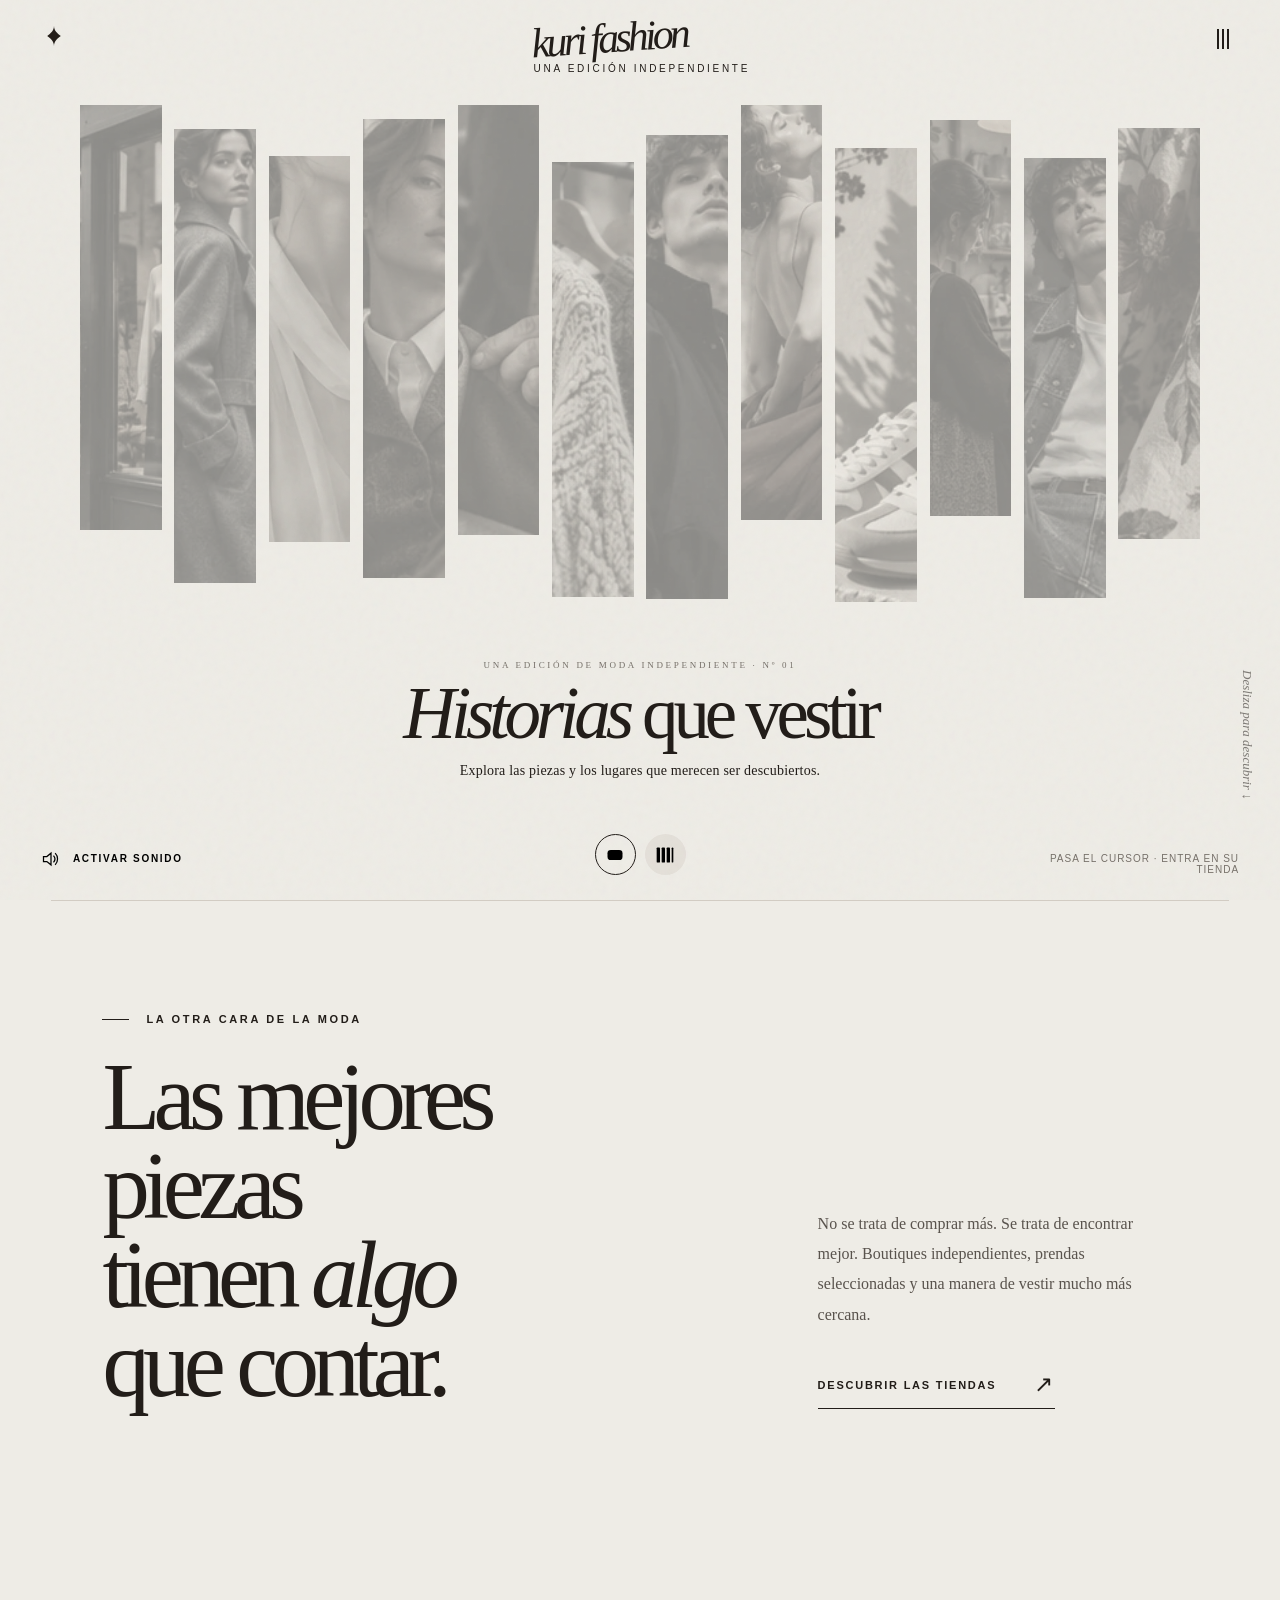
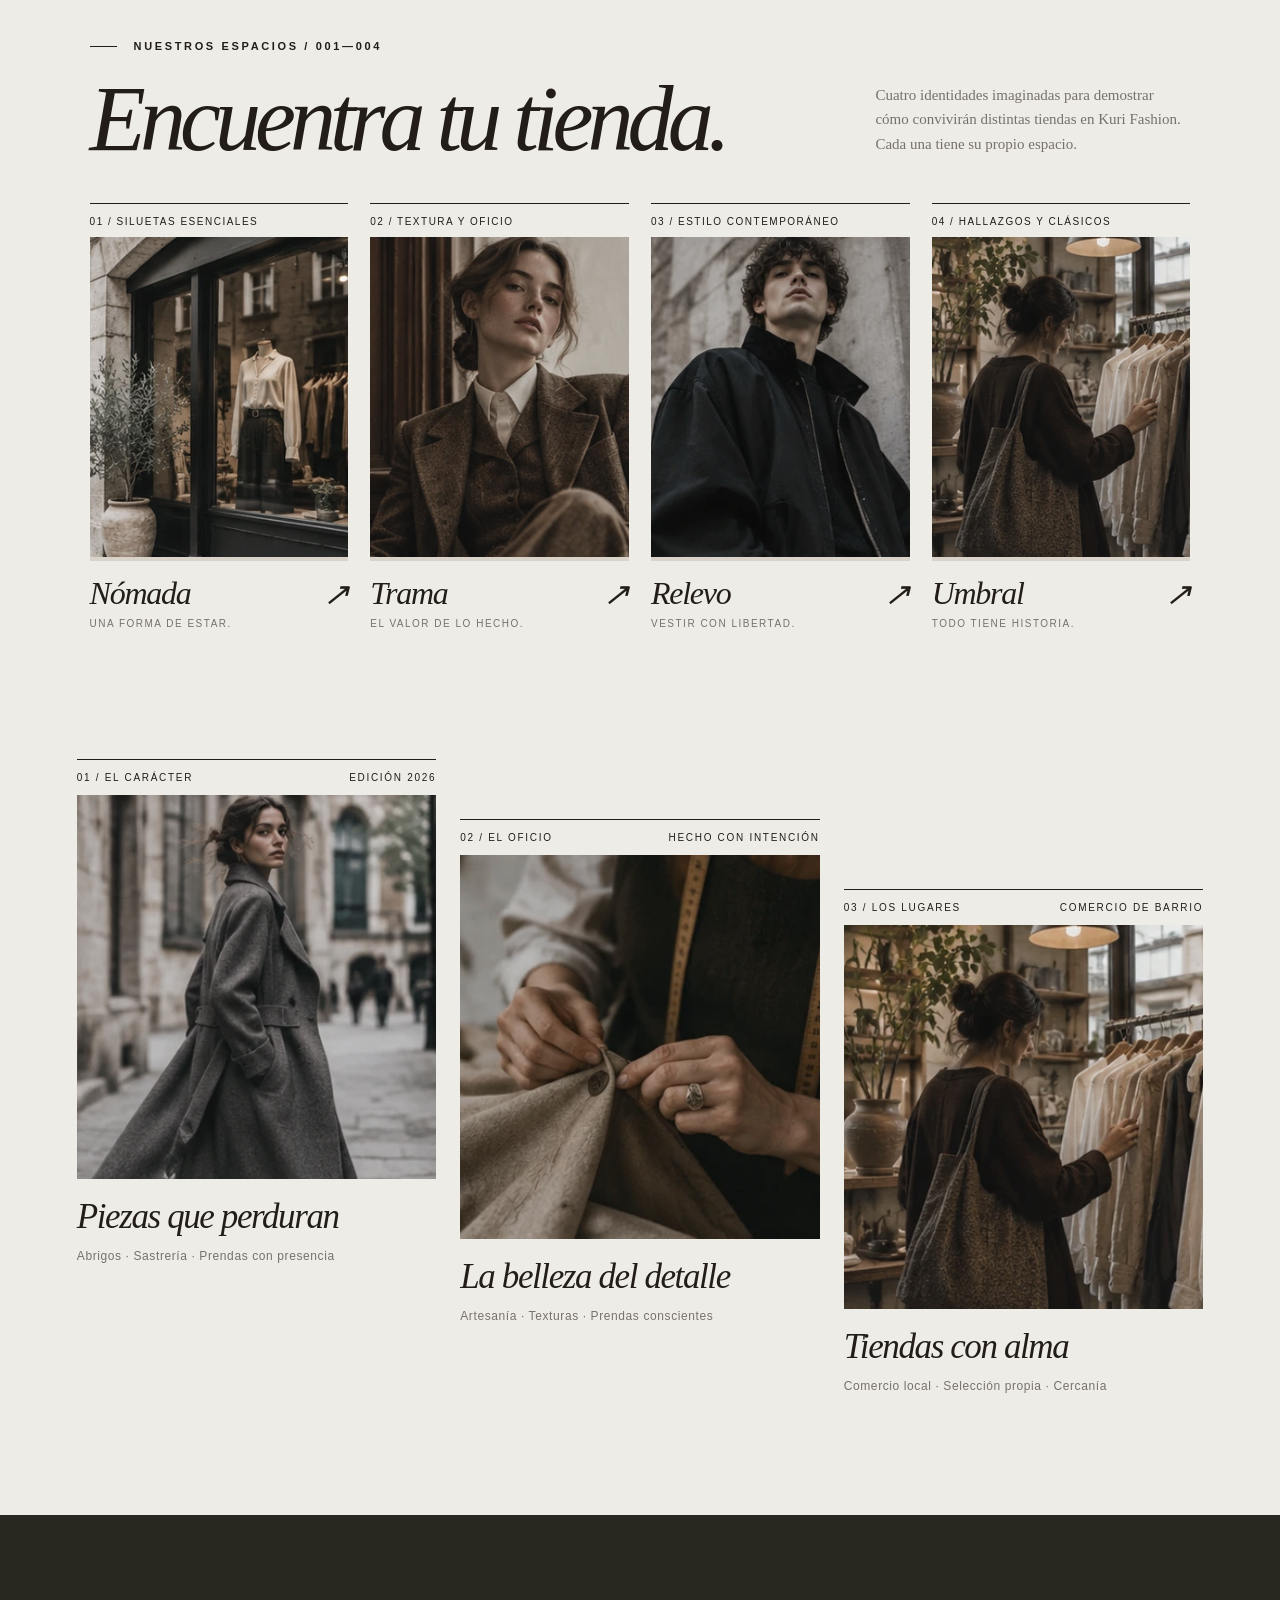
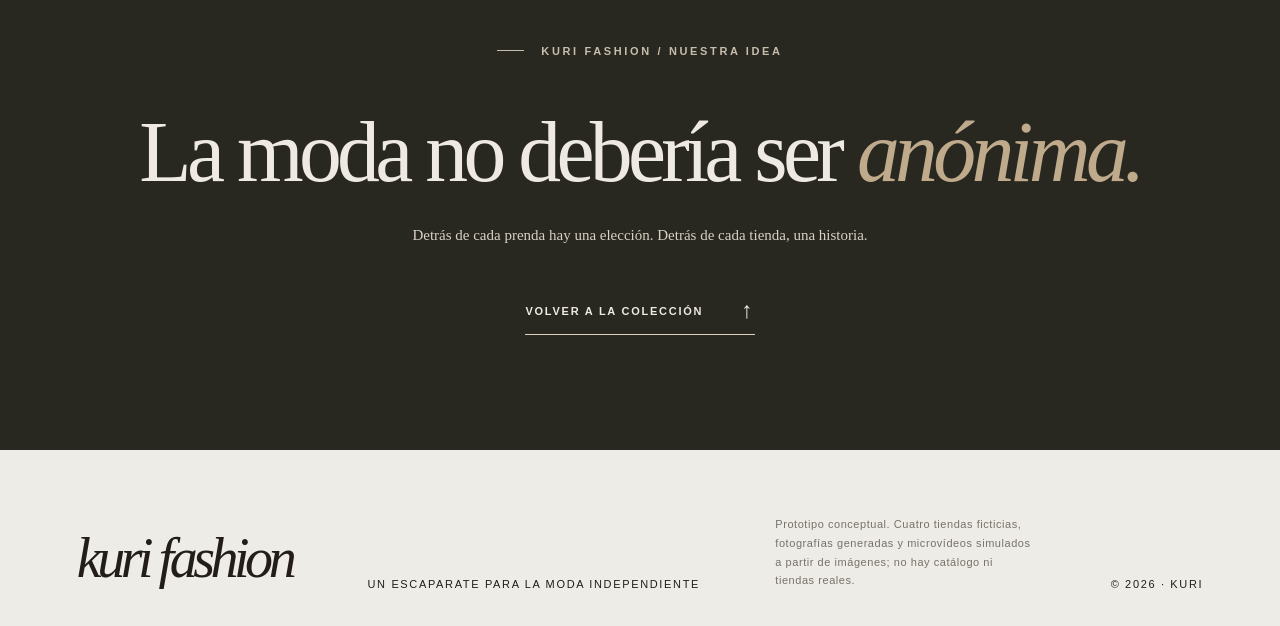
==== prototipos/002-galeria-multitienda/index.html @ 0c0972a2 "feat: prototype 002 hover video gallery and store microsites" ====
<!doctype html>
<html lang="es">
<head>
<meta charset="UTF-8" />
<meta name="viewport" content="width=device-width, initial-scale=1.0" />
<meta name="theme-color" content="#eeeae4" />
<meta name="description" content="Kuri Fashion: una experiencia editorial para descubrir la moda independiente y las tiendas que tienen algo que contar." />
<title>Kuri Fashion — Lo que se viste, lo que se vive</title>
<style>
:root{--paper:#eeece6;--ink:#221d19;--muted:#77716a;--line:#bdb8ae;--accent:#766851;--ease:cubic-bezier(.22,1,.36,1)}
*{box-sizing:border-box}html{scroll-behavior:smooth}body{margin:0;background:var(--paper);color:var(--ink);font-family:Arial,Helvetica,sans-serif;overflow-x:hidden;-webkit-font-smoothing:antialiased}body::before{content:"";position:fixed;inset:0;z-index:50;pointer-events:none;opacity:.11;background-image:url("data:image/svg+xml,%3Csvg viewBox='0 0 180 180' xmlns='http://www.w3.org/2000/svg'%3E%3Cfilter id='n'%3E%3CfeTurbulence type='fractalNoise' baseFrequency='.68' numOctaves='3' stitchTiles='stitch'/%3E%3C/filter%3E%3Crect width='100%25' height='100%25' filter='url(%23n)' opacity='.32'/%3E%3C/svg%3E");mix-blend-mode:multiply}button,a{-webkit-tap-highlight-color:transparent}button{font:inherit;cursor:pointer}a{color:inherit;text-decoration:none}button:focus-visible,a:focus-visible{outline:2px solid #927259;outline-offset:5px}
.site-header{height:95px;display:grid;grid-template-columns:1fr auto 1fr;align-items:start;padding:23px clamp(24px,3.2vw,62px) 0;position:relative;z-index:10}.brand-mark{width:26px;height:26px;display:flex;align-items:center;justify-content:center;border:0;background:none;padding:0}.brand-mark svg{width:24px;height:24px}.logotype{font:italic 42px/.93 Georgia,'Times New Roman',serif;letter-spacing:-.092em;white-space:nowrap;transform:rotate(-4deg);margin-top:-6px}.logotype small{font:400 10px Arial,sans-serif;letter-spacing:.27em;text-transform:uppercase;display:block;text-align:center;margin-top:7px;transform:rotate(4deg)}.menu-toggle{justify-self:end;width:32px;height:32px;display:flex;align-items:center;justify-content:center;gap:3px;border:0;background:none;padding:0}.menu-toggle span{display:block;width:2px;height:20px;background:var(--ink);transition:height .25s}.menu-toggle:hover span:nth-child(2){height:30px}
.hero{height:calc(100svh - 95px);min-height:680px;display:flex;flex-direction:column;position:relative;overflow:hidden}.hero-content{flex:1;min-height:0;width:100%;display:flex;flex-direction:column;align-items:center;justify-content:flex-start}.gallery-outer{width:min(1214px,calc(100% - 160px));height:min(56vh,520px);min-height:330px;margin:9px auto 0;position:relative}.gallery{display:flex;justify-content:center;align-items:flex-start;gap:clamp(7px,1vw,19px);width:100%;height:100%;padding:1px 0 20px;transition:opacity .5s var(--ease)}.gallery-card{appearance:none;position:relative;display:block;flex:1 1 0;min-width:0;border:none;padding:0;background:#cac4ba;overflow:hidden;transform:translateY(var(--y));height:var(--h);filter:grayscale(85%) sepia(12%);opacity:.43;transition:transform .85s var(--ease),flex .9s var(--ease),opacity .75s ease,filter .7s ease,box-shadow .75s var(--ease);animation:arrive 1.15s var(--ease) both;animation-delay:calc(var(--i)*.065s)}.gallery-card img{display:block;height:100%;width:100%;object-fit:cover;object-position:center;transform:scale(1.06);transition:transform .9s var(--ease)}.gallery:not(.is-grid) .gallery-card:hover,.gallery:not(.is-grid) .gallery-card:focus-visible,.gallery:not(.is-grid) .gallery-card.is-active{flex:2 1 0;transform:translateY(calc(var(--y) - 12px));filter:none;opacity:1;box-shadow:0 18px 30px rgba(38,31,24,.13);z-index:2}.gallery-card:hover img,.gallery-card.is-active img{transform:scale(1.015)}.gallery-card .strip-label{position:absolute;bottom:0;left:0;right:0;text-align:left;color:white;background:linear-gradient(transparent,rgba(0,0,0,.65));font-family:Georgia,serif;font-style:italic;font-size:21px;padding:60px 9px 12px;opacity:0;transform:translateY(10px);transition:opacity .35s,transform .55s}.gallery-card:hover .strip-label,.gallery-card.is-active .strip-label{opacity:1;transform:none}.gallery-card .strip-no{display:none}.gallery.is-grid{display:grid;grid-template-columns:repeat(6,1fr);grid-template-rows:repeat(2,minmax(0,1fr));gap:12px;padding:0;align-items:stretch}.gallery.is-grid .gallery-card{transform:none!important;opacity:.88;filter:grayscale(35%);height:100%;animation:none}.gallery.is-grid .gallery-card:hover{opacity:1;filter:none}.gallery.is-grid .gallery-card img{height:100%;width:100%;object-fit:cover}.gallery.is-grid .strip-label{font-size:16px;padding:40px 12px 11px}.gallery.is-grid .gallery-card:hover .strip-label{opacity:1}.gallery.is-grid .strip-no{display:block;position:absolute;top:10px;left:11px;font:10px Arial,sans-serif;letter-spacing:.13em;color:white;text-shadow:0 0 3px #333}
@keyframes arrive{from{clip-path:inset(100% 0 0 0);opacity:0}to{clip-path:inset(0 0 0 0)}}
.hero-titles{text-align:center;margin-top:auto;margin-bottom:47px;z-index:1;padding:8px 15px 0;transition:transform .5s}.hero-titles .overline{font-size:9px;text-transform:uppercase;letter-spacing:.3em;color:var(--muted);margin:0 0 8px}.hero-titles h1{font-family:Georgia,'Times New Roman',serif;font-size:clamp(47px,5.7vw,82px);line-height:1;letter-spacing:-.07em;font-weight:400;margin:0}.hero-titles h1 em{font-style:italic;font-weight:400}.hero-titles p{font-family:Georgia,serif;letter-spacing:.015em;font-size:14px;margin:12px 0 0}.hero-footer{display:grid;grid-template-columns:1fr auto 1fr;align-items:end;padding:0 clamp(24px,3.2vw,62px) 25px;gap:20px;min-height:74px}.side-action{display:flex;align-items:center;gap:12px;text-transform:uppercase;font-size:10px;letter-spacing:.17em;font-weight:700;border:0;padding:6px 0;background:none;white-space:nowrap}.side-action svg{height:20px;width:20px}.side-action span:after{content:"";height:1px;background:currentColor;display:block;transform:scaleX(0);transform-origin:left;transition:transform .3s}.side-action:hover span:after{transform:scaleX(1)}.mode-wrap{display:flex;align-items:center;gap:9px}.mode-btn{width:41px;height:41px;display:grid;place-items:center;border:1px solid transparent;border-radius:50%;background:transparent;transition:.3s}.mode-btn.selected{border-color:var(--ink)}.mode-btn:not(.selected){background:#e4e0d9}.mode-btn svg{width:20px;height:20px}.mode-help{justify-self:end;color:var(--muted);font-size:10px;letter-spacing:.1em;max-width:230px;text-align:right}.scroll-indicator{position:absolute;right:25px;bottom:100px;font-family:Georgia,serif;font-style:italic;font-size:13px;writing-mode:vertical-rl;opacity:.55}
.divider{height:1px;background:#d2ccc3;margin:0 4vw}.intro{padding:112px clamp(24px,8vw,150px) 135px;max-width:1700px;margin:auto}.editorial-overline{font-size:11px;letter-spacing:.24em;text-transform:uppercase;font-weight:700;display:flex;align-items:center;gap:17px}.editorial-overline:before{content:"";display:inline-block;width:27px;height:1px;background:var(--ink)}.intro-grid{display:grid;grid-template-columns:1.25fr .75fr;gap:9vw;align-items:end;margin-top:28px}.intro h2{font:400 clamp(58px,7.4vw,132px)/.94 Georgia,serif;letter-spacing:-.07em;margin:0}.intro h2 em{font-weight:400}.intro p{font:16px/1.9 Georgia,serif;max-width:350px;color:#59534d;margin:0 0 8px}.section-link{display:inline-flex;align-items:center;gap:38px;text-transform:uppercase;font-size:11px;letter-spacing:.16em;font-weight:700;margin-top:33px;border-bottom:1px solid var(--ink);padding-bottom:10px}.section-link b{font-size:23px;font-weight:400}.feature-band{display:grid;grid-template-columns:1fr 1fr 1fr;gap:24px;padding:0 6vw 110px}.feature{min-width:0}.feature:nth-child(2){margin-top:60px}.feature:nth-child(3){margin-top:130px}.feature-image{width:100%;height:clamp(260px,30vw,500px);object-fit:cover;filter:grayscale(25%);display:block;transition:filter .55s,transform .8s}.feature a{display:block;overflow:hidden}.feature a:hover .feature-image{transform:scale(1.06);filter:none}.feature-top{border-top:1px solid var(--ink);padding:12px 0;display:flex;justify-content:space-between;font-size:10px;text-transform:uppercase;letter-spacing:.17em}.feature h3{font:italic 35px Georgia,serif;letter-spacing:-.04em;margin:18px 0 2px;font-weight:400}.feature p{font-size:12px;letter-spacing:.05em;color:var(--muted)}.manifesto{background:#282720;color:#eee9e2;padding:130px 8vw 115px;text-align:center}.manifesto .editorial-overline{justify-content:center;color:#c7bdac}.manifesto .editorial-overline:before{background:#c7bdac}.manifesto blockquote{font:400 clamp(44px,6.7vw,105px)/1.08 Georgia,serif;letter-spacing:-.055em;margin:50px auto 28px;max-width:1050px}.manifesto em{color:#c0aa8c}.manifesto p{font-family:Georgia,serif;color:#d9d1c4;font-size:15px}.manifesto .section-link{border-color:#d9d1c4;margin-top:38px}.site-footer{display:flex;justify-content:space-between;align-items:end;padding:65px 6vw 36px;gap:25px;font-size:11px;text-transform:uppercase;letter-spacing:.15em}.site-footer .foot-logo{font:italic 56px Georgia,serif;letter-spacing:-.08em;text-transform:none}.site-footer .disclaimer{letter-spacing:.05em;max-width:260px;line-height:1.7;text-transform:none;color:var(--muted)}
/* overlay */
.screen-overlay{position:fixed;inset:0;z-index:70;background:rgba(26,23,19,.48);display:none;align-items:center;justify-content:center;padding:24px;backdrop-filter:blur(8px)}.screen-overlay.open{display:flex;animation:fadein .25s ease}@keyframes fadein{from{opacity:0}to{opacity:1}}.detail-panel{background:#f0ece5;max-width:990px;width:100%;max-height:min(760px,90dvh);min-height:520px;display:grid;grid-template-columns:48% 52%;position:relative;box-shadow:0 25px 100px rgba(20,18,15,.25);overflow:auto}.detail-panel>img{width:100%;height:100%;min-height:520px;object-fit:cover}.detail-copy{padding:70px clamp(27px,5vw,77px) 55px;display:flex;flex-direction:column;justify-content:center}.detail-copy .seq{font-size:10px;letter-spacing:.22em;text-transform:uppercase;color:#8e806f}.detail-copy h2{font:italic clamp(38px,4.4vw,75px)/1.02 Georgia,serif;letter-spacing:-.06em;font-weight:400;margin:28px 0}.detail-copy p{font:16px/1.8 Georgia,serif;color:#61584e;max-width:370px}.detail-meta{display:flex;justify-content:space-between;border-top:1px solid #beb6aa;margin-top:45px;padding-top:17px;text-transform:uppercase;font-size:10px;letter-spacing:.1em}.close-overlay{position:absolute;z-index:3;top:16px;right:18px;width:42px;height:42px;border:1px solid #bcb4aa;border-radius:50%;background:var(--paper);font-size:25px;font-family:Arial;line-height:1}.detail-controls{display:flex;gap:20px;margin-top:40px}.detail-controls button{border:0;background:none;border-bottom:1px solid var(--ink);padding:8px 0;font-size:10px;text-transform:uppercase;letter-spacing:.16em}
.menu-screen{position:fixed;inset:0;z-index:90;background:var(--paper);display:none;padding:28px 7vw 60px}.menu-screen.open{display:flex;flex-direction:column;animation:fadein .33s ease}.menu-top{display:flex;align-items:center;justify-content:space-between}.menu-screen .close-menu{border:0;background:none;font:40px Georgia;line-height:1}.menu-links{display:flex;flex-direction:column;justify-content:center;flex:1;max-width:1050px;margin:0 auto;width:100%}.menu-links a{font:italic clamp(50px,9vw,135px)/1.05 Georgia,serif;letter-spacing:-.07em;font-weight:400;border-bottom:1px solid #ccc4b9;display:flex;align-items:center;justify-content:space-between;transition:padding-left .4s,color .4s}.menu-links a:hover{padding-left:30px;color:#8c7154}.menu-links a span{font:11px Arial, sans-serif;letter-spacing:.15em}.menu-foot{display:flex;justify-content:space-between;font:11px Arial;letter-spacing:.17em;text-transform:uppercase}
.toast{position:fixed;bottom:25px;left:50%;transform:translate(-50%,20px);background:#292720;color:#f7f1e8;padding:14px 22px;font-size:12px;letter-spacing:.03em;z-index:100;opacity:0;pointer-events:none;transition:.3s;max-width:calc(100vw - 30px);text-align:center}.toast.show{opacity:1;transform:translate(-50%,0)}
@media(max-width:950px){.hero{height:calc(100svh - 95px);min-height:660px}.site-header{height:95px}.gallery-outer{width:calc(100% - 65px);height:52vh;min-height:320px}.gallery{gap:8px}.gallery-card:nth-child(n+10){display:none}.hero-titles{margin-bottom:30px}.intro-grid{gap:30px}.mode-help{display:none}}
@media(max-width:640px){.site-header{height:105px;padding:24px 19px 0}.brand-mark{width:24px}.logotype{font-size:34px}.logotype small{font-size:8px}.hero{min-height:690px;height:calc(100svh - 105px)}.hero-content{width:100%;overflow:hidden}.gallery-outer{width:100%;min-height:0;height:clamp(290px,49vh,440px);margin:19px 0 0}.gallery{justify-content:flex-start;gap:7px;padding:0 15px 20px;overflow-x:auto;overflow-y:hidden;scroll-snap-type:x mandatory;scrollbar-width:none}.gallery::-webkit-scrollbar{display:none}.gallery-card{flex:0 0 57px!important;min-width:57px;height:var(--h);scroll-snap-align:center;transform:translateY(var(--y))!important}.gallery:not(.is-grid) .gallery-card.is-active,.gallery:not(.is-grid) .gallery-card:hover{flex:0 0 142px!important;transform:translateY(calc(var(--y) - 9px))!important}.gallery-card:nth-child(n+10){display:block}.gallery-card .strip-label{font-size:15px;padding:50px 8px 10px}.gallery.is-grid{display:grid;grid-template-columns:repeat(4,minmax(0,1fr));grid-template-rows:repeat(3,1fr);gap:6px;padding:0 13px 12px;overflow:auto;scroll-snap-type:none}.gallery.is-grid .gallery-card{min-width:0;height:100%;width:100%;display:block;flex:none!important;transform:none!important}.gallery.is-grid .strip-label{display:none}.gallery.is-grid .strip-no{font-size:8px}.hero-titles{margin-bottom:23px}.hero-titles h1{font-size:clamp(49px,12vw,73px)}.hero-titles p{font-size:12px;margin-top:9px}.hero-footer{padding:0 18px 22px;grid-template-columns:1fr auto;min-height:62px}.mode-wrap{grid-column:2}.side-action{font-size:8px;gap:7px;white-space:normal;max-width:190px;line-height:1.5}.mode-btn{width:38px;height:38px}.scroll-indicator{display:none}.intro{padding:78px 24px 83px}.intro-grid{display:block}.intro h2{font-size:clamp(52px,13vw,92px)}.intro p{margin-top:36px;font-size:16px}.feature-band{padding:0 24px 80px;grid-template-columns:1fr;gap:45px}.feature:nth-child(n){margin-top:0}.feature-image{height:420px}.manifesto{padding:93px 24px 94px}.manifesto blockquote{font-size:47px;margin-top:35px}.site-footer{display:block;padding:50px 25px}.site-footer .foot-logo{display:block;margin-bottom:23px}.site-footer>*{margin-bottom:16px}.detail-panel{grid-template-columns:1fr;max-height:88dvh;min-height:0}.detail-panel>img{height:270px;min-height:0;max-height:35dvh}.detail-copy{padding:30px}.detail-copy h2{font-size:44px;margin:14px 0}.detail-copy p{font-size:14px}.detail-meta{margin-top:17px}.detail-controls{margin-top:18px}.menu-screen{padding:25px 23px 35px}.menu-links a{font-size:clamp(47px,12vw,78px)}.menu-foot{font-size:9px}}
@media(prefers-reduced-motion:reduce){*,*::before,*::after{animation-duration:.01ms!important;transition-duration:.01ms!important;scroll-behavior:auto!important}}

/* 002: capa de tiendas, integrada en la identidad editorial */
.gallery-card .card-motion{position:absolute;inset:0;width:100%;height:100%;object-fit:cover;opacity:0;transition:opacity .5s ease;pointer-events:none;transform:scale(1.035)}
.gallery-card.is-active .card-motion,.gallery-card:hover .card-motion,.gallery-card:focus-visible .card-motion{opacity:1}
.gallery-card .strip-label{z-index:2}
.shops-index{padding:96px clamp(24px,7vw,120px) 130px;max-width:1760px;margin:auto}
.shops-index .shop-index-head{display:flex;align-items:flex-end;justify-content:space-between;gap:25px;margin-bottom:40px}
.shops-index h2{font:italic clamp(54px,7.2vw,110px)/.94 Georgia,serif;letter-spacing:-.065em;font-weight:400;margin:24px 0 0}
.shops-index p{font:15px/1.65 Georgia,serif;color:var(--muted);max-width:315px;margin:0 0 6px}
.shop-index-grid{display:grid;grid-template-columns:repeat(4,minmax(0,1fr));gap:22px}
.shop-index-card{background:none;border:0;border-top:1px solid var(--ink);text-align:left;padding:12px 0 0;min-width:0;color:var(--ink)}
.shop-index-card img{height:clamp(215px,25vw,360px);width:100%;object-fit:cover;filter:grayscale(40%);transition:filter .55s ease,transform .75s var(--ease)}
.shop-index-card .shop-img{display:block;overflow:hidden;background:#d9d3ca}
.shop-index-card:hover img,.shop-index-card:focus-visible img{filter:none;transform:scale(1.06)}
.shop-index-card .shop-n{font-size:10px;letter-spacing:.15em;display:block;padding:0 0 10px}
.shop-index-card .shop-name{font:italic 32px Georgia,serif;letter-spacing:-.04em;display:flex;align-items:center;justify-content:space-between;margin:14px 0 5px}
.shop-index-card .shop-category{display:block;font-size:10px;letter-spacing:.15em;text-transform:uppercase;color:var(--muted)}
.shop-view[hidden]{display:none!important}
.shop-view{position:fixed;inset:0;z-index:110;background:#efebe5;color:#251e1a;overflow-y:auto;overscroll-behavior:contain}
.shop-nav{min-height:95px;padding:26px clamp(22px,5vw,85px);display:flex;justify-content:space-between;align-items:center;gap:20px;border-bottom:1px solid #c8c0b6}
.shop-nav .shop-mark{font:italic 35px/.9 Georgia,serif;letter-spacing:-.08em}
.shop-nav button{background:none;border:0;font-size:11px;font-weight:bold;letter-spacing:.13em;padding:9px 0}
.shop-main{display:grid;grid-template-columns:minmax(0,.95fr) minmax(0,1.05fr);min-height:min(700px,80svh)}
.shop-main-copy{padding:clamp(36px,6vw,112px) clamp(24px,5.5vw,98px);display:flex;justify-content:center;flex-direction:column}
.shop-number{font-size:11px;letter-spacing:.19em;text-transform:uppercase;color:#796d63}
.shop-main-copy h1{font:italic clamp(66px,9vw,164px)/.9 Georgia,serif;letter-spacing:-.085em;font-weight:400;margin:32px 0 18px;overflow-wrap:anywhere}
.shop-main-copy .shop-subtitle{font:italic clamp(24px,3vw,47px)/1.1 Georgia,serif;color:var(--shop-accent,#82604b);margin-bottom:25px}
.shop-main-copy p{font:16px/1.85 Georgia,serif;max-width:450px;color:#5b534d}
.shop-main-copy .shop-link{align-self:flex-start;border-bottom:1px solid #29221c;padding:11px 0;font-size:11px;font-weight:bold;letter-spacing:.15em;cursor:pointer;margin-top:28px}
.shop-main-img{position:relative;background:#ccc4b7;min-height:430px}
.shop-main-img img{width:100%;height:100%;object-fit:cover;position:absolute;inset:0}
.shop-main-img .photo-label{position:absolute;bottom:22px;right:27px;color:white;text-shadow:0 1px 5px #30271f;font-size:10px;letter-spacing:.16em}
.shop-products{padding:75px clamp(24px,6vw,105px) 125px;background:#f6f3ee}
.shop-products .shop-products-head{display:flex;justify-content:space-between;align-items:end;gap:20px;border-top:1px solid #aca59d;padding:20px 0 40px}
.shop-products h2{font:italic clamp(40px,6vw,74px)/1 Georgia,serif;font-weight:400;margin:10px 0}
.shop-products .shop-products-head span{font:11px Arial,sans-serif;letter-spacing:.14em;text-align:right}
.shop-products-grid{display:grid;grid-template-columns:repeat(3,minmax(0,1fr));gap:24px}
.shop-product img{display:block;width:100%;height:clamp(245px,34vw,460px);object-fit:cover;background:#ddd5c7}
.shop-product .card-title{font:italic 27px Georgia,serif;margin:14px 0 8px}
.shop-product .card-kind{font-size:10px;letter-spacing:.14em;text-transform:uppercase;color:#6f6964}
.shop-bottom{padding:40px 6vw;border-top:1px solid #c9c1b7;display:flex;justify-content:space-between;align-items:center;gap:18px;font-size:11px;letter-spacing:.12em;text-transform:uppercase}
.shop-bottom button{border:none;border-bottom:1px solid currentColor;background:none;padding:10px 0;letter-spacing:.1em}
@media(max-width:900px){.shop-index-grid{grid-template-columns:repeat(2,minmax(0,1fr))}.shop-main{grid-template-columns:1fr}.shop-main-copy{padding:65px 6vw}.shop-main-copy h1{font-size:clamp(67px,12vw,130px)}.shop-main-img{min-height:400px}.shop-products{padding:50px 6vw 90px}}
@media(max-width:640px){.shops-index{padding:65px 19px 85px}.shops-index .shop-index-head{display:block}.shops-index p{margin-top:20px}.shop-index-grid{gap:13px}.shop-index-card .shop-name{font-size:25px}.shop-index-card img{height:240px}.shop-nav{min-height:80px;padding:16px 20px}.shop-main-copy{padding:47px 21px 48px}.shop-main-copy h1{font-size:clamp(65px,18vw,104px);margin:22px 0 12px}.shop-main-copy p{font-size:14px}.shop-main-img{min-height:370px}.shop-products{padding:44px 19px 75px}.shop-products-grid{grid-template-columns:1fr 1fr;gap:17px}.shop-product img{height:250px}.shop-product .card-title{font-size:22px}.shop-products .shop-products-head span{font-size:9px}.shop-bottom{padding:28px 20px}}
@media(prefers-reduced-motion:reduce){.gallery-card .card-motion{display:none!important}}
</style>
</head>
<body>
<header class="site-header" aria-label="Cabecera">
  <a class="brand-mark" href="#inicio" aria-label="Kuri Fashion, volver al inicio" title="Volver al inicio"><svg viewBox="0 0 24 24" fill="none" aria-hidden="true"><path d="M12 1.8c0 4.9-3.2 7.6-6.8 10.2 3.6 2.6 6.8 5.3 6.8 10.2 0-4.9 3.2-7.6 6.8-10.2C15.2 9.4 12 6.7 12 1.8Z" fill="#241e19"/></svg></a>
  <a class="logotype" href="#inicio" aria-label="Kuri Fashion">kuri <span>fashion</span><small>una edición independiente</small></a>
  <button class="menu-toggle" id="openMenu" aria-label="Abrir menú" aria-expanded="false" aria-controls="mainMenu"><span></span><span></span><span></span></button>
</header>
<main>
<section class="hero" id="inicio" aria-label="Selección editorial">
  <div class="hero-content">
    <div class="gallery-outer"><div class="gallery" id="gallery" role="group" aria-label="Colección interactiva de doce historias"></div></div>
    <div class="hero-titles"><p class="overline">Una edición de moda independiente · Nº 01</p><h1><em>Historias</em> que vestir</h1><p>Explora las piezas y los lugares que merecen ser descubiertos.</p></div>
  </div>
  <div class="hero-footer">
    <button id="soundToggle" class="side-action" aria-label="Activar sonido" aria-pressed="false"><svg viewBox="0 0 24 24" fill="none" stroke="currentColor" stroke-width="1.5"><path d="M3 9v6h4l5 4V5L7 9H3Z"/><path class="sound-wave" d="M15 8a6 6 0 0 1 0 8M17 5a10 10 0 0 1 0 14"/></svg><span id="soundLabel">ACTIVAR SONIDO</span></button>
    <div class="mode-wrap" role="group" aria-label="Cambiar vista de galería">
      <button type="button" class="mode-btn selected" id="stripMode" aria-label="Vista de tiras" aria-pressed="true" title="Vista de tiras"><svg viewBox="0 0 24 24" fill="currentColor"><rect x="3" y="6" width="18" height="12" rx="4"/></svg></button>
      <button type="button" class="mode-btn" id="gridMode" aria-label="Vista de cuadrícula" aria-pressed="false" title="Vista de cuadrícula"><svg viewBox="0 0 24 24" fill="currentColor"><rect x="2" y="3" width="4" height="18" rx="1"/><rect x="8" y="3" width="4" height="18" rx="1"/><rect x="14" y="3" width="4" height="18" rx="1"/><rect x="20" y="3" width="2" height="18" rx="1"/></svg></button>
    </div>
    <div class="mode-help">PASA EL CURSOR · ENTRA EN SU TIENDA</div>
  </div>
  <span class="scroll-indicator" aria-hidden="true">Desliza para descubrir ↓</span>
</section>
<div class="divider" aria-hidden="true"></div>
<section class="intro" id="manifiesto"><div class="editorial-overline">La otra cara de la moda</div><div class="intro-grid"><h2>Las mejores piezas<br>tienen <em>algo</em><br>que contar.</h2><div><p>No se trata de comprar más. Se trata de encontrar mejor. Boutiques independientes, prendas seleccionadas y una manera de vestir mucho más cercana.</p><a href="#tiendas" class="section-link">Descubrir las tiendas <b aria-hidden="true">↗</b></a></div></div></section>

<section class="shops-index" id="tiendas" aria-label="Explorar tiendas independientes">
  <div class="shop-index-head"><div><div class="editorial-overline">Nuestros espacios / 001—004</div><h2>Encuentra tu <em>tienda.</em></h2></div><p>Cuatro identidades imaginadas para demostrar cómo convivirán distintas tiendas en Kuri Fashion. Cada una tiene su propio espacio.</p></div>
  <div class="shop-index-grid" id="shopDirectory"></div>
</section>
<section class="feature-band" id="seleccion" aria-label="Selección de moda">
 <article class="feature"><div class="feature-top"><span>01 / El carácter</span><span>Edición 2026</span></div><a href="#inicio" data-open="1"><img class="feature-image" src="[data-uri]" alt="Abrigo gris de sastrería en una calle antigua" loading="lazy"></a><h3>Piezas que perduran</h3><p>Abrigos · Sastrería · Prendas con presencia</p></article>
 <article class="feature"><div class="feature-top"><span>02 / El oficio</span><span>Hecho con intención</span></div><a href="#inicio" data-open="4"><img class="feature-image" src="[data-uri]" alt="Manos trabajando artesanalmente una prenda" loading="lazy"></a><h3>La belleza del detalle</h3><p>Artesanía · Texturas · Prendas conscientes</p></article>
 <article class="feature"><div class="feature-top"><span>03 / Los lugares</span><span>Comercio de barrio</span></div><a href="#inicio" data-open="9"><img class="feature-image" src="[data-uri]" alt="Boutique cálida con prendas colgadas" loading="lazy"></a><h3>Tiendas con alma</h3><p>Comercio local · Selección propia · Cercanía</p></article>
</section>
<section class="manifesto" id="idea"><div class="editorial-overline">Kuri Fashion / Nuestra idea</div><blockquote>La moda no debería ser <em>anónima.</em></blockquote><p>Detrás de cada prenda hay una elección. Detrás de cada tienda, una historia.</p><a href="#inicio" class="section-link">Volver a la colección <b>↑</b></a></section>
</main>
<footer class="site-footer"><span class="foot-logo">kuri fashion</span><span>Un escaparate para la moda independiente</span><span class="disclaimer">Prototipo conceptual. Cuatro tiendas ficticias, fotografías generadas y microvídeos simulados a partir de imágenes; no hay catálogo ni tiendas reales.</span><span>© 2026 · KURI</span></footer>
<div class="screen-overlay" id="detailOverlay" role="presentation" aria-hidden="true"><div class="detail-panel" role="dialog" aria-modal="true" aria-labelledby="detailTitle"><button class="close-overlay" id="closeDetail" aria-label="Cerrar detalle">×</button><img id="detailImage" src="[data-uri]" alt="Fotografía de la selección" /><div class="detail-copy"><span class="seq" id="detailSeq">KURI SELECTION / 001</span><h2 id="detailTitle">Historias propias</h2><p id="detailText"></p><div class="detail-meta"><span id="detailKind"></span><span>EDICIÓN 01</span></div><div class="detail-controls"><button id="prevDetail">← Anterior</button><button id="nextDetail">Siguiente →</button></div></div></div></div>
<div class="menu-screen" id="mainMenu" aria-hidden="true" role="dialog" aria-modal="true" aria-label="Menú principal"><div class="menu-top"><span class="logotype">kuri fashion</span><button class="close-menu" id="closeMenu" aria-label="Cerrar menú">×</button></div><nav class="menu-links"><a href="#inicio">La colección <span>01 ↗</span></a><a href="#tiendas">Las tiendas <span>02 ↗</span></a><a href="#manifiesto">Nuestra visión <span>03 ↗</span></a><a href="#idea">El manifiesto <span>04 ↗</span></a></nav><div class="menu-foot"><span>El comercio tiene una historia</span><span>2026 · Kuri Fashion</span></div></div>

<section class="shop-view" id="shopView" aria-label="Tienda seleccionada" tabindex="-1" hidden>
  <header class="shop-nav"><span class="shop-mark">kuri fashion.</span><button type="button" id="shopBack">← VOLVER A LAS TIENDAS</button></header>
  <main><div class="shop-main"><div class="shop-main-copy"><div class="shop-number" id="shopNumber"></div><h1 id="shopTitle"></h1><div class="shop-subtitle" id="shopTagline"></div><p id="shopIntro"></p><a href="#coleccion" id="shopExplore" class="shop-link">EXPLORAR SU SELECCIÓN ↗</a></div><div class="shop-main-img"><img id="shopHero" alt="Imagen editorial de tienda"/><span class="photo-label">KURI FASHION / ESPACIO CONCEPTUAL</span></div></div>
  <section class="shop-products" id="shopCollection"><div class="shop-products-head"><h2>Su selección.</h2><span>PIEZAS EDITORIALES / DEMOSTRACIÓN</span></div><div class="shop-products-grid" id="shopProductsGrid"></div></section></main>
  <footer class="shop-bottom"><span id="shopBottomName"></span><button type="button" id="shopOther">VER OTRAS TIENDAS ↗</button></footer>
</section>
<div class="toast" id="toast" role="status" aria-live="polite"></div>
<script>
(()=>{'use strict';
const IMG=["[data-uri]","[data-uri]","[data-uri]","[data-uri]","[data-uri]","[data-uri]","[data-uri]","[data-uri]","[data-uri]","[data-uri]","[data-uri]","[data-uri]"];
const VIDEO=["[data-uri]","[data-uri]","[data-uri]","[data-uri]","[data-uri]","[data-uri]","[data-uri]","[data-uri]","[data-uri]","[data-uri]","[data-uri]","[data-uri]"];
const items=[
 {title:'El primer escaparate',kind:'Boutiques',description:'El encanto de entrar en una tienda donde cada prenda ha sido elegida con un criterio propio. Aquí empieza el recorrido.'},
 {title:'El abrigo perfecto',kind:'Sastrería',description:'Una prenda bien construida transforma un conjunto entero. Líneas honestas, tejidos con carácter y tiempo para disfrutarla.'},
 {title:'Texturas que hablan',kind:'Diseño de autor',description:'El detalle de una blusa puede contar tanto como un escaparate entero. Menos ruido, más intención.'},
 {title:'Una forma de estar',kind:'Clásicos renovados',description:'El equilibrio entre lo que siempre funciona y lo que sentimos nuestro. Piezas con personalidad, sin necesidad de exagerar.'},
 {title:'Manos que hacen',kind:'Artesanía',description:'Detrás de un buen acabado hay manos, tiempo y conocimiento. La moda también es una historia de oficio.'},
 {title:'De punto y aparte',kind:'Punto',description:'El jersey favorito, ese que vuelve todos los inviernos. Textura, abrigo y una belleza que no necesita presentación.'},
 {title:'Sin pedir permiso',kind:'Estilo urbano',description:'Vestir bien no significa vestir igual. Una silueta propia siempre tiene algo que decir.'},
 {title:'Movimiento propio',kind:'Vestidos',description:'Prendas que acompañan, se mueven y viven contigo. Una selección que invita a explorar, no a uniformarse.'},
 {title:'Los pequeños gestos',kind:'Complementos',description:'A veces todo empieza con un accesorio bien escogido. Los detalles cambian cómo nos sentimos.'},
 {title:'Tu próxima tienda',kind:'Comercio independiente',description:'Los mejores descubrimientos muchas veces están a la vuelta de la esquina. Comprar también puede ser conocer.'},
 {title:'El denim de siempre',kind:'Denim',description:'Hay prendas que mejoran con cada uso. El tejido va guardando lo que vivimos.'},
 {title:'El arte de combinar',kind:'Estampados',description:'Color, patrones y pequeñas decisiones que convierten una prenda en algo personal.'}
];

// Las identidades y sus catálogos son conceptuales. Cada tienda conserva ruta propia.
const shops=[
 {slug:'nomada',name:'Nómada',tagline:'Una forma de estar.',category:'Siluetas esenciales',accent:'#88745d',desc:'Prendas elegidas sin prisa, una selección íntima que celebra la sencillez y los detalles que permanecen.',indices:[0,1,2]},
 {slug:'trama',name:'Trama',tagline:'El valor de lo hecho.',category:'Textura y oficio',accent:'#9b5642',desc:'Texturas, construcción y un cuidado especial por la forma. Un espacio para descubrir lo que hay detrás de cada pieza.',indices:[3,4,5]},
 {slug:'relevo',name:'Relevo',tagline:'Vestir con libertad.',category:'Estilo contemporáneo',accent:'#4f655a',desc:'Una mirada actual a la ropa de cada día. Contrastes, movimiento y piezas que encuentran su propia voz.',indices:[6,7,8]},
 {slug:'umbral',name:'Umbral',tagline:'Todo tiene historia.',category:'Hallazgos y clásicos',accent:'#695d74',desc:'Clásicos reinterpretados, denim y pequeños descubrimientos. Un escaparate que invita a mirar una segunda vez.',indices:[9,10,11]}
];
const heights=[88,94,80,95,89,90,96,86,94,82,91,85], offsets=[0,24,51,14,0,57,30,0,43,15,53,23];
const gallery=document.getElementById('gallery'); let active=-1;let sound=false;let audioCtx=null;let lastFocus=null;let toastTimer=null;
function announce(t){const n=document.getElementById('toast');n.textContent=t;n.classList.add('show');clearTimeout(toastTimer);toastTimer=setTimeout(()=>n.classList.remove('show'),2600)}
function tone(){if(!sound)return;try{audioCtx=audioCtx||new (window.AudioContext||window.webkitAudioContext)();const o=audioCtx.createOscillator(),g=audioCtx.createGain();o.type='sine';o.frequency.setValueAtTime(480,audioCtx.currentTime);o.frequency.exponentialRampToValueAtTime(310,audioCtx.currentTime+.13);g.gain.setValueAtTime(.0001,audioCtx.currentTime);g.gain.exponentialRampToValueAtTime(.045,audioCtx.currentTime+.01);g.gain.exponentialRampToValueAtTime(.0001,audioCtx.currentTime+.17);o.connect(g).connect(audioCtx.destination);o.start();o.stop(audioCtx.currentTime+.18)}catch(e){}}
items.forEach((d,i)=>{const b=document.createElement('button');b.type='button';b.className='gallery-card';b.setAttribute('aria-label','Entrar en '+shops[Math.floor(i/3)].name+', '+d.kind);b.style.setProperty('--i',i);b.style.setProperty('--h',heights[i]+'%');b.style.setProperty('--y',offsets[i]+'px');b.dataset.index=i;b.innerHTML='<img src="'+IMG[i]+'" alt="" draggable="false"/><video class="card-motion" muted loop playsinline preload="none" aria-hidden="true"><source src="'+VIDEO[i]+'" type="video/mp4"></video><span class="strip-no">'+String(i+1).padStart(2,'0')+'</span><span class="strip-label">'+shops[Math.floor(i/3)].name+'</span>';b.addEventListener('mouseenter',()=>{if(!gallery.classList.contains('is-grid'))select(i,false);const v=b.querySelector('video');if(v&& !window.matchMedia('(prefers-reduced-motion: reduce)').matches)v.play().catch(()=>{})});b.addEventListener('focus',()=>{if(!gallery.classList.contains('is-grid'))select(i,false)});b.addEventListener('mouseleave',()=>{const v=b.querySelector('video');if(v){v.pause();try{v.currentTime=0}catch(e){}}});b.addEventListener('click',()=>navigateShop(shops[Math.floor(i/3)].slug));gallery.appendChild(b)});
function select(i,play=true){active=i;Array.from(gallery.children).forEach((c,j)=>c.classList.toggle('is-active',j===i));if(play)tone()}
gallery.addEventListener('mouseleave',()=>{if(document.getElementById('detailOverlay').classList.contains('open'))return;active=-1;Array.from(gallery.children).forEach(c=>c.classList.remove('is-active'))});
function openDetail(i){lastFocus=document.activeElement;select(i);const d=items[i];document.getElementById('detailSeq').textContent='KURI SELECTION / '+String(i+1).padStart(3,'0');document.getElementById('detailTitle').textContent=d.title;document.getElementById('detailText').textContent=d.description;document.getElementById('detailKind').textContent=d.kind;document.getElementById('detailImage').src=IMG[i];document.getElementById('detailImage').alt=d.title+' · editorial de Kuri Fashion';const o=document.getElementById('detailOverlay');o.classList.add('open');o.setAttribute('aria-hidden','false');document.body.style.overflow='hidden';document.getElementById('closeDetail').focus()}
function closeDetail(){const o=document.getElementById('detailOverlay');o.classList.remove('open');o.setAttribute('aria-hidden','true');document.body.style.overflow='';if(lastFocus&&lastFocus.isConnected)lastFocus.focus()}
document.getElementById('closeDetail').addEventListener('click',closeDetail);document.getElementById('detailOverlay').addEventListener('click',e=>{if(e.target.id==='detailOverlay')closeDetail()});document.getElementById('prevDetail').addEventListener('click',()=>openDetail((active-1+items.length)%items.length));document.getElementById('nextDetail').addEventListener('click',()=>openDetail((active+1)%items.length));
function setMode(grid){gallery.classList.toggle('is-grid',grid);document.getElementById('gridMode').classList.toggle('selected',grid);document.getElementById('stripMode').classList.toggle('selected',!grid);document.getElementById('gridMode').setAttribute('aria-pressed',String(grid));document.getElementById('stripMode').setAttribute('aria-pressed',String(!grid));active=-1;gallery.querySelectorAll('.gallery-card').forEach(c=>c.classList.remove('is-active'));tone()}
document.getElementById('gridMode').addEventListener('click',()=>setMode(true));document.getElementById('stripMode').addEventListener('click',()=>setMode(false));
document.getElementById('soundToggle').addEventListener('click',()=>{sound=!sound;const b=document.getElementById('soundToggle');b.setAttribute('aria-pressed',String(sound));b.setAttribute('aria-label',sound?'Desactivar sonido':'Activar sonido');document.getElementById('soundLabel').textContent=sound?'SONIDO ACTIVADO':'ACTIVAR SONIDO';if(sound)tone()});
const menu=document.getElementById('mainMenu');const menuBtn=document.getElementById('openMenu');function openMenu(){lastFocus=document.activeElement;menu.classList.add('open');menu.setAttribute('aria-hidden','false');menuBtn.setAttribute('aria-expanded','true');document.body.style.overflow='hidden';document.getElementById('closeMenu').focus()}function closeMenu(){menu.classList.remove('open');menu.setAttribute('aria-hidden','true');menuBtn.setAttribute('aria-expanded','false');document.body.style.overflow='';if(lastFocus&&lastFocus.isConnected)lastFocus.focus()}
menuBtn.addEventListener('click',openMenu);document.getElementById('closeMenu').addEventListener('click',closeMenu);menu.querySelectorAll('a').forEach(a=>a.addEventListener('click',closeMenu));
document.addEventListener('keydown',e=>{if(e.key==='Escape'){if(!shopView.hidden){closeShop();return}if(menu.classList.contains('open'))closeMenu();else if(document.getElementById('detailOverlay').classList.contains('open'))closeDetail();return}if(menu.classList.contains('open'))return;if(document.getElementById('detailOverlay').classList.contains('open')){if(e.key==='ArrowRight')openDetail((active+1)%items.length);if(e.key==='ArrowLeft')openDetail((active-1+items.length)%items.length);return}if(e.target.closest('button,a')&& !e.target.closest('.gallery-card'))return;if(e.key==='ArrowRight'||e.key==='ArrowLeft'){e.preventDefault();const n=(active+(e.key==='ArrowRight'?1:-1)+items.length)%items.length;select(n);gallery.children[n].focus()}});
document.querySelectorAll('[data-open]').forEach(a=>a.addEventListener('click',e=>{e.preventDefault();navigateShop(shops[Math.floor(Number(a.dataset.open)/3)].slug)}));

const shopView=document.getElementById('shopView');const shopDirectory=document.getElementById('shopDirectory');let shopFocus=null;
shops.forEach((s,i)=>{const b=document.createElement('button');b.type='button';b.className='shop-index-card';b.setAttribute('aria-label','Abrir tienda '+s.name);b.innerHTML='<span class="shop-n">0'+(i+1)+' / '+s.category.toUpperCase()+'</span><span class="shop-img"><img loading="lazy" src="'+IMG[s.indices[0]]+'" alt=""/></span><span class="shop-name">'+s.name+' <span aria-hidden="true">↗</span></span><span class="shop-category">'+s.tagline+'</span>';b.addEventListener('click',()=>navigateShop(s.slug));shopDirectory.appendChild(b)});
function navigateShop(slug){shopFocus=document.activeElement;const next='#tienda/'+slug;if(location.hash!==next)location.hash=next;else syncShopRoute()}
function syncShopRoute(){const slug=location.hash.startsWith('#tienda/')?decodeURIComponent(location.hash.slice(8)):null;const s=shops.find(x=>x.slug===slug);if(!s){shopView.hidden=true;document.body.style.overflow='';return}
shopView.hidden=false;shopView.style.setProperty('--shop-accent',s.accent);document.getElementById('shopNumber').textContent='TIENDA / '+String(shops.indexOf(s)+1).padStart(2,'0')+' · CONCEPTO DE DEMOSTRACIÓN';document.getElementById('shopTitle').textContent=s.name;document.getElementById('shopTagline').textContent=s.tagline;document.getElementById('shopIntro').textContent=s.desc;document.getElementById('shopHero').src=IMG[s.indices[0]];document.getElementById('shopHero').alt='Fotografía conceptual de '+s.name;document.getElementById('shopBottomName').textContent=s.name+' · KURI FASHION';document.getElementById('shopProductsGrid').innerHTML=s.indices.map(i=>'<article class="shop-product"><img src="'+IMG[i]+'" alt="'+items[i].title+'"/><div class="card-title">'+items[i].title+'</div><div class="card-kind">'+items[i].kind+' · Imagen demostrativa</div></article>').join('');shopView.scrollTop=0;document.body.style.overflow='hidden';shopView.focus()}
function closeShop(){location.hash='#tiendas';if(shopFocus&&shopFocus.isConnected)shopFocus.focus()}
document.getElementById('shopBack').addEventListener('click',closeShop);document.getElementById('shopOther').addEventListener('click',closeShop);
document.getElementById('shopExplore').addEventListener('click',e=>{e.preventDefault();document.getElementById('shopCollection').scrollIntoView({behavior:window.matchMedia('(prefers-reduced-motion: reduce)').matches?'auto':'smooth',block:'start'})});
window.addEventListener('hashchange',syncShopRoute);syncShopRoute();
window.KURI_DEMO={getSelected:()=>active, getMode:()=>gallery.classList.contains('is-grid')?'grid':'strips',getSound:()=>sound, openDetail,closeDetail,setMode,navigateShop,getShop:()=>location.hash};
})();
</script>
</body>
</html>
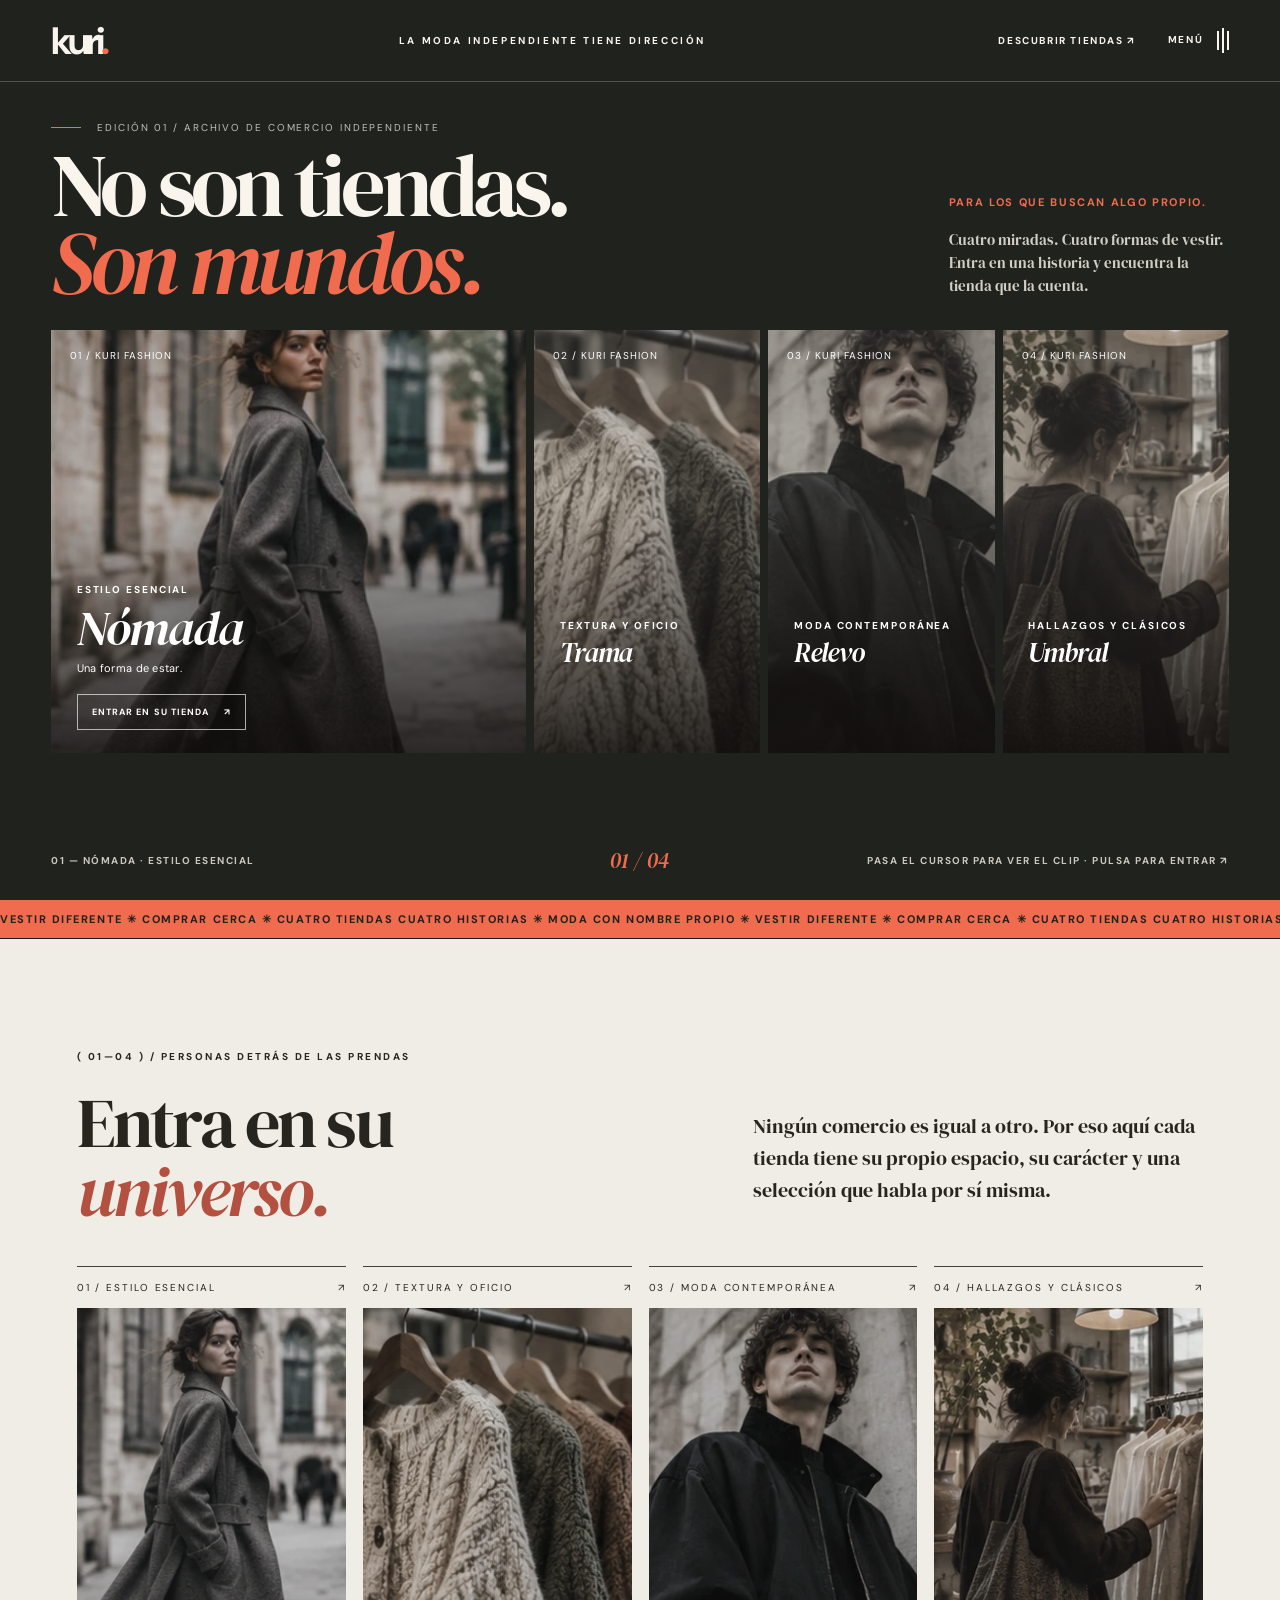
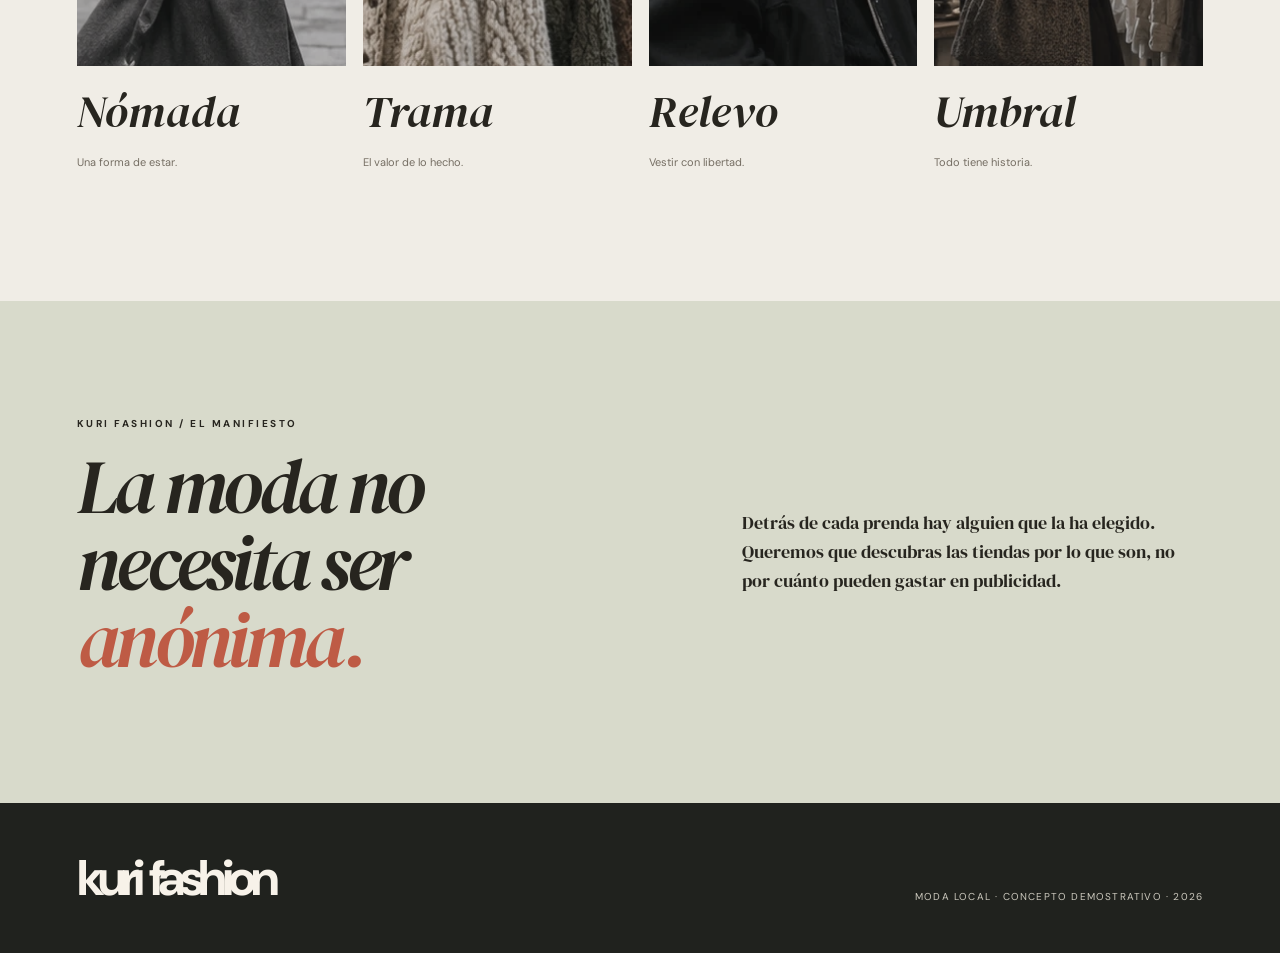
==== commit a73a0503: "redesign: make prototype 002 visually distinct with immersive storefronts" ====
--- a/prototipos/002-galeria-multitienda/index.html
+++ b/prototipos/002-galeria-multitienda/index.html
@@ -1,175 +1,49 @@
-<!doctype html>
-<html lang="es">
-<head>
-<meta charset="UTF-8" />
-<meta name="viewport" content="width=device-width, initial-scale=1.0" />
-<meta name="theme-color" content="#eeeae4" />
-<meta name="description" content="Kuri Fashion: una experiencia editorial para descubrir la moda independiente y las tiendas que tienen algo que contar." />
-<title>Kuri Fashion — Lo que se viste, lo que se vive</title>
-<style>
-:root{--paper:#eeece6;--ink:#221d19;--muted:#77716a;--line:#bdb8ae;--accent:#766851;--ease:cubic-bezier(.22,1,.36,1)}
-*{box-sizing:border-box}html{scroll-behavior:smooth}body{margin:0;background:var(--paper);color:var(--ink);font-family:Arial,Helvetica,sans-serif;overflow-x:hidden;-webkit-font-smoothing:antialiased}body::before{content:"";position:fixed;inset:0;z-index:50;pointer-events:none;opacity:.11;background-image:url("data:image/svg+xml,%3Csvg viewBox='0 0 180 180' xmlns='http://www.w3.org/2000/svg'%3E%3Cfilter id='n'%3E%3CfeTurbulence type='fractalNoise' baseFrequency='.68' numOctaves='3' stitchTiles='stitch'/%3E%3C/filter%3E%3Crect width='100%25' height='100%25' filter='url(%23n)' opacity='.32'/%3E%3C/svg%3E");mix-blend-mode:multiply}button,a{-webkit-tap-highlight-color:transparent}button{font:inherit;cursor:pointer}a{color:inherit;text-decoration:none}button:focus-visible,a:focus-visible{outline:2px solid #927259;outline-offset:5px}
-.site-header{height:95px;display:grid;grid-template-columns:1fr auto 1fr;align-items:start;padding:23px clamp(24px,3.2vw,62px) 0;position:relative;z-index:10}.brand-mark{width:26px;height:26px;display:flex;align-items:center;justify-content:center;border:0;background:none;padding:0}.brand-mark svg{width:24px;height:24px}.logotype{font:italic 42px/.93 Georgia,'Times New Roman',serif;letter-spacing:-.092em;white-space:nowrap;transform:rotate(-4deg);margin-top:-6px}.logotype small{font:400 10px Arial,sans-serif;letter-spacing:.27em;text-transform:uppercase;display:block;text-align:center;margin-top:7px;transform:rotate(4deg)}.menu-toggle{justify-self:end;width:32px;height:32px;display:flex;align-items:center;justify-content:center;gap:3px;border:0;background:none;padding:0}.menu-toggle span{display:block;width:2px;height:20px;background:var(--ink);transition:height .25s}.menu-toggle:hover span:nth-child(2){height:30px}
-.hero{height:calc(100svh - 95px);min-height:680px;display:flex;flex-direction:column;position:relative;overflow:hidden}.hero-content{flex:1;min-height:0;width:100%;display:flex;flex-direction:column;align-items:center;justify-content:flex-start}.gallery-outer{width:min(1214px,calc(100% - 160px));height:min(56vh,520px);min-height:330px;margin:9px auto 0;position:relative}.gallery{display:flex;justify-content:center;align-items:flex-start;gap:clamp(7px,1vw,19px);width:100%;height:100%;padding:1px 0 20px;transition:opacity .5s var(--ease)}.gallery-card{appearance:none;position:relative;display:block;flex:1 1 0;min-width:0;border:none;padding:0;background:#cac4ba;overflow:hidden;transform:translateY(var(--y));height:var(--h);filter:grayscale(85%) sepia(12%);opacity:.43;transition:transform .85s var(--ease),flex .9s var(--ease),opacity .75s ease,filter .7s ease,box-shadow .75s var(--ease);animation:arrive 1.15s var(--ease) both;animation-delay:calc(var(--i)*.065s)}.gallery-card img{display:block;height:100%;width:100%;object-fit:cover;object-position:center;transform:scale(1.06);transition:transform .9s var(--ease)}.gallery:not(.is-grid) .gallery-card:hover,.gallery:not(.is-grid) .gallery-card:focus-visible,.gallery:not(.is-grid) .gallery-card.is-active{flex:2 1 0;transform:translateY(calc(var(--y) - 12px));filter:none;opacity:1;box-shadow:0 18px 30px rgba(38,31,24,.13);z-index:2}.gallery-card:hover img,.gallery-card.is-active img{transform:scale(1.015)}.gallery-card .strip-label{position:absolute;bottom:0;left:0;right:0;text-align:left;color:white;background:linear-gradient(transparent,rgba(0,0,0,.65));font-family:Georgia,serif;font-style:italic;font-size:21px;padding:60px 9px 12px;opacity:0;transform:translateY(10px);transition:opacity .35s,transform .55s}.gallery-card:hover .strip-label,.gallery-card.is-active .strip-label{opacity:1;transform:none}.gallery-card .strip-no{display:none}.gallery.is-grid{display:grid;grid-template-columns:repeat(6,1fr);grid-template-rows:repeat(2,minmax(0,1fr));gap:12px;padding:0;align-items:stretch}.gallery.is-grid .gallery-card{transform:none!important;opacity:.88;filter:grayscale(35%);height:100%;animation:none}.gallery.is-grid .gallery-card:hover{opacity:1;filter:none}.gallery.is-grid .gallery-card img{height:100%;width:100%;object-fit:cover}.gallery.is-grid .strip-label{font-size:16px;padding:40px 12px 11px}.gallery.is-grid .gallery-card:hover .strip-label{opacity:1}.gallery.is-grid .strip-no{display:block;position:absolute;top:10px;left:11px;font:10px Arial,sans-serif;letter-spacing:.13em;color:white;text-shadow:0 0 3px #333}
-@keyframes arrive{from{clip-path:inset(100% 0 0 0);opacity:0}to{clip-path:inset(0 0 0 0)}}
-.hero-titles{text-align:center;margin-top:auto;margin-bottom:47px;z-index:1;padding:8px 15px 0;transition:transform .5s}.hero-titles .overline{font-size:9px;text-transform:uppercase;letter-spacing:.3em;color:var(--muted);margin:0 0 8px}.hero-titles h1{font-family:Georgia,'Times New Roman',serif;font-size:clamp(47px,5.7vw,82px);line-height:1;letter-spacing:-.07em;font-weight:400;margin:0}.hero-titles h1 em{font-style:italic;font-weight:400}.hero-titles p{font-family:Georgia,serif;letter-spacing:.015em;font-size:14px;margin:12px 0 0}.hero-footer{display:grid;grid-template-columns:1fr auto 1fr;align-items:end;padding:0 clamp(24px,3.2vw,62px) 25px;gap:20px;min-height:74px}.side-action{display:flex;align-items:center;gap:12px;text-transform:uppercase;font-size:10px;letter-spacing:.17em;font-weight:700;border:0;padding:6px 0;background:none;white-space:nowrap}.side-action svg{height:20px;width:20px}.side-action span:after{content:"";height:1px;background:currentColor;display:block;transform:scaleX(0);transform-origin:left;transition:transform .3s}.side-action:hover span:after{transform:scaleX(1)}.mode-wrap{display:flex;align-items:center;gap:9px}.mode-btn{width:41px;height:41px;display:grid;place-items:center;border:1px solid transparent;border-radius:50%;background:transparent;transition:.3s}.mode-btn.selected{border-color:var(--ink)}.mode-btn:not(.selected){background:#e4e0d9}.mode-btn svg{width:20px;height:20px}.mode-help{justify-self:end;color:var(--muted);font-size:10px;letter-spacing:.1em;max-width:230px;text-align:right}.scroll-indicator{position:absolute;right:25px;bottom:100px;font-family:Georgia,serif;font-style:italic;font-size:13px;writing-mode:vertical-rl;opacity:.55}
-.divider{height:1px;background:#d2ccc3;margin:0 4vw}.intro{padding:112px clamp(24px,8vw,150px) 135px;max-width:1700px;margin:auto}.editorial-overline{font-size:11px;letter-spacing:.24em;text-transform:uppercase;font-weight:700;display:flex;align-items:center;gap:17px}.editorial-overline:before{content:"";display:inline-block;width:27px;height:1px;background:var(--ink)}.intro-grid{display:grid;grid-template-columns:1.25fr .75fr;gap:9vw;align-items:end;margin-top:28px}.intro h2{font:400 clamp(58px,7.4vw,132px)/.94 Georgia,serif;letter-spacing:-.07em;margin:0}.intro h2 em{font-weight:400}.intro p{font:16px/1.9 Georgia,serif;max-width:350px;color:#59534d;margin:0 0 8px}.section-link{display:inline-flex;align-items:center;gap:38px;text-transform:uppercase;font-size:11px;letter-spacing:.16em;font-weight:700;margin-top:33px;border-bottom:1px solid var(--ink);padding-bottom:10px}.section-link b{font-size:23px;font-weight:400}.feature-band{display:grid;grid-template-columns:1fr 1fr 1fr;gap:24px;padding:0 6vw 110px}.feature{min-width:0}.feature:nth-child(2){margin-top:60px}.feature:nth-child(3){margin-top:130px}.feature-image{width:100%;height:clamp(260px,30vw,500px);object-fit:cover;filter:grayscale(25%);display:block;transition:filter .55s,transform .8s}.feature a{display:block;overflow:hidden}.feature a:hover .feature-image{transform:scale(1.06);filter:none}.feature-top{border-top:1px solid var(--ink);padding:12px 0;display:flex;justify-content:space-between;font-size:10px;text-transform:uppercase;letter-spacing:.17em}.feature h3{font:italic 35px Georgia,serif;letter-spacing:-.04em;margin:18px 0 2px;font-weight:400}.feature p{font-size:12px;letter-spacing:.05em;color:var(--muted)}.manifesto{background:#282720;color:#eee9e2;padding:130px 8vw 115px;text-align:center}.manifesto .editorial-overline{justify-content:center;color:#c7bdac}.manifesto .editorial-overline:before{background:#c7bdac}.manifesto blockquote{font:400 clamp(44px,6.7vw,105px)/1.08 Georgia,serif;letter-spacing:-.055em;margin:50px auto 28px;max-width:1050px}.manifesto em{color:#c0aa8c}.manifesto p{font-family:Georgia,serif;color:#d9d1c4;font-size:15px}.manifesto .section-link{border-color:#d9d1c4;margin-top:38px}.site-footer{display:flex;justify-content:space-between;align-items:end;padding:65px 6vw 36px;gap:25px;font-size:11px;text-transform:uppercase;letter-spacing:.15em}.site-footer .foot-logo{font:italic 56px Georgia,serif;letter-spacing:-.08em;text-transform:none}.site-footer .disclaimer{letter-spacing:.05em;max-width:260px;line-height:1.7;text-transform:none;color:var(--muted)}
-/* overlay */
-.screen-overlay{position:fixed;inset:0;z-index:70;background:rgba(26,23,19,.48);display:none;align-items:center;justify-content:center;padding:24px;backdrop-filter:blur(8px)}.screen-overlay.open{display:flex;animation:fadein .25s ease}@keyframes fadein{from{opacity:0}to{opacity:1}}.detail-panel{background:#f0ece5;max-width:990px;width:100%;max-height:min(760px,90dvh);min-height:520px;display:grid;grid-template-columns:48% 52%;position:relative;box-shadow:0 25px 100px rgba(20,18,15,.25);overflow:auto}.detail-panel>img{width:100%;height:100%;min-height:520px;object-fit:cover}.detail-copy{padding:70px clamp(27px,5vw,77px) 55px;display:flex;flex-direction:column;justify-content:center}.detail-copy .seq{font-size:10px;letter-spacing:.22em;text-transform:uppercase;color:#8e806f}.detail-copy h2{font:italic clamp(38px,4.4vw,75px)/1.02 Georgia,serif;letter-spacing:-.06em;font-weight:400;margin:28px 0}.detail-copy p{font:16px/1.8 Georgia,serif;color:#61584e;max-width:370px}.detail-meta{display:flex;justify-content:space-between;border-top:1px solid #beb6aa;margin-top:45px;padding-top:17px;text-transform:uppercase;font-size:10px;letter-spacing:.1em}.close-overlay{position:absolute;z-index:3;top:16px;right:18px;width:42px;height:42px;border:1px solid #bcb4aa;border-radius:50%;background:var(--paper);font-size:25px;font-family:Arial;line-height:1}.detail-controls{display:flex;gap:20px;margin-top:40px}.detail-controls button{border:0;background:none;border-bottom:1px solid var(--ink);padding:8px 0;font-size:10px;text-transform:uppercase;letter-spacing:.16em}
-.menu-screen{position:fixed;inset:0;z-index:90;background:var(--paper);display:none;padding:28px 7vw 60px}.menu-screen.open{display:flex;flex-direction:column;animation:fadein .33s ease}.menu-top{display:flex;align-items:center;justify-content:space-between}.menu-screen .close-menu{border:0;background:none;font:40px Georgia;line-height:1}.menu-links{display:flex;flex-direction:column;justify-content:center;flex:1;max-width:1050px;margin:0 auto;width:100%}.menu-links a{font:italic clamp(50px,9vw,135px)/1.05 Georgia,serif;letter-spacing:-.07em;font-weight:400;border-bottom:1px solid #ccc4b9;display:flex;align-items:center;justify-content:space-between;transition:padding-left .4s,color .4s}.menu-links a:hover{padding-left:30px;color:#8c7154}.menu-links a span{font:11px Arial, sans-serif;letter-spacing:.15em}.menu-foot{display:flex;justify-content:space-between;font:11px Arial;letter-spacing:.17em;text-transform:uppercase}
-.toast{position:fixed;bottom:25px;left:50%;transform:translate(-50%,20px);background:#292720;color:#f7f1e8;padding:14px 22px;font-size:12px;letter-spacing:.03em;z-index:100;opacity:0;pointer-events:none;transition:.3s;max-width:calc(100vw - 30px);text-align:center}.toast.show{opacity:1;transform:translate(-50%,0)}
-@media(max-width:950px){.hero{height:calc(100svh - 95px);min-height:660px}.site-header{height:95px}.gallery-outer{width:calc(100% - 65px);height:52vh;min-height:320px}.gallery{gap:8px}.gallery-card:nth-child(n+10){display:none}.hero-titles{margin-bottom:30px}.intro-grid{gap:30px}.mode-help{display:none}}
-@media(max-width:640px){.site-header{height:105px;padding:24px 19px 0}.brand-mark{width:24px}.logotype{font-size:34px}.logotype small{font-size:8px}.hero{min-height:690px;height:calc(100svh - 105px)}.hero-content{width:100%;overflow:hidden}.gallery-outer{width:100%;min-height:0;height:clamp(290px,49vh,440px);margin:19px 0 0}.gallery{justify-content:flex-start;gap:7px;padding:0 15px 20px;overflow-x:auto;overflow-y:hidden;scroll-snap-type:x mandatory;scrollbar-width:none}.gallery::-webkit-scrollbar{display:none}.gallery-card{flex:0 0 57px!important;min-width:57px;height:var(--h);scroll-snap-align:center;transform:translateY(var(--y))!important}.gallery:not(.is-grid) .gallery-card.is-active,.gallery:not(.is-grid) .gallery-card:hover{flex:0 0 142px!important;transform:translateY(calc(var(--y) - 9px))!important}.gallery-card:nth-child(n+10){display:block}.gallery-card .strip-label{font-size:15px;padding:50px 8px 10px}.gallery.is-grid{display:grid;grid-template-columns:repeat(4,minmax(0,1fr));grid-template-rows:repeat(3,1fr);gap:6px;padding:0 13px 12px;overflow:auto;scroll-snap-type:none}.gallery.is-grid .gallery-card{min-width:0;height:100%;width:100%;display:block;flex:none!important;transform:none!important}.gallery.is-grid .strip-label{display:none}.gallery.is-grid .strip-no{font-size:8px}.hero-titles{margin-bottom:23px}.hero-titles h1{font-size:clamp(49px,12vw,73px)}.hero-titles p{font-size:12px;margin-top:9px}.hero-footer{padding:0 18px 22px;grid-template-columns:1fr auto;min-height:62px}.mode-wrap{grid-column:2}.side-action{font-size:8px;gap:7px;white-space:normal;max-width:190px;line-height:1.5}.mode-btn{width:38px;height:38px}.scroll-indicator{display:none}.intro{padding:78px 24px 83px}.intro-grid{display:block}.intro h2{font-size:clamp(52px,13vw,92px)}.intro p{margin-top:36px;font-size:16px}.feature-band{padding:0 24px 80px;grid-template-columns:1fr;gap:45px}.feature:nth-child(n){margin-top:0}.feature-image{height:420px}.manifesto{padding:93px 24px 94px}.manifesto blockquote{font-size:47px;margin-top:35px}.site-footer{display:block;padding:50px 25px}.site-footer .foot-logo{display:block;margin-bottom:23px}.site-footer>*{margin-bottom:16px}.detail-panel{grid-template-columns:1fr;max-height:88dvh;min-height:0}.detail-panel>img{height:270px;min-height:0;max-height:35dvh}.detail-copy{padding:30px}.detail-copy h2{font-size:44px;margin:14px 0}.detail-copy p{font-size:14px}.detail-meta{margin-top:17px}.detail-controls{margin-top:18px}.menu-screen{padding:25px 23px 35px}.menu-links a{font-size:clamp(47px,12vw,78px)}.menu-foot{font-size:9px}}
-@media(prefers-reduced-motion:reduce){*,*::before,*::after{animation-duration:.01ms!important;transition-duration:.01ms!important;scroll-behavior:auto!important}}
-
-/* 002: capa de tiendas, integrada en la identidad editorial */
-.gallery-card .card-motion{position:absolute;inset:0;width:100%;height:100%;object-fit:cover;opacity:0;transition:opacity .5s ease;pointer-events:none;transform:scale(1.035)}
-.gallery-card.is-active .card-motion,.gallery-card:hover .card-motion,.gallery-card:focus-visible .card-motion{opacity:1}
-.gallery-card .strip-label{z-index:2}
-.shops-index{padding:96px clamp(24px,7vw,120px) 130px;max-width:1760px;margin:auto}
-.shops-index .shop-index-head{display:flex;align-items:flex-end;justify-content:space-between;gap:25px;margin-bottom:40px}
-.shops-index h2{font:italic clamp(54px,7.2vw,110px)/.94 Georgia,serif;letter-spacing:-.065em;font-weight:400;margin:24px 0 0}
-.shops-index p{font:15px/1.65 Georgia,serif;color:var(--muted);max-width:315px;margin:0 0 6px}
-.shop-index-grid{display:grid;grid-template-columns:repeat(4,minmax(0,1fr));gap:22px}
-.shop-index-card{background:none;border:0;border-top:1px solid var(--ink);text-align:left;padding:12px 0 0;min-width:0;color:var(--ink)}
-.shop-index-card img{height:clamp(215px,25vw,360px);width:100%;object-fit:cover;filter:grayscale(40%);transition:filter .55s ease,transform .75s var(--ease)}
-.shop-index-card .shop-img{display:block;overflow:hidden;background:#d9d3ca}
-.shop-index-card:hover img,.shop-index-card:focus-visible img{filter:none;transform:scale(1.06)}
-.shop-index-card .shop-n{font-size:10px;letter-spacing:.15em;display:block;padding:0 0 10px}
-.shop-index-card .shop-name{font:italic 32px Georgia,serif;letter-spacing:-.04em;display:flex;align-items:center;justify-content:space-between;margin:14px 0 5px}
-.shop-index-card .shop-category{display:block;font-size:10px;letter-spacing:.15em;text-transform:uppercase;color:var(--muted)}
-.shop-view[hidden]{display:none!important}
-.shop-view{position:fixed;inset:0;z-index:110;background:#efebe5;color:#251e1a;overflow-y:auto;overscroll-behavior:contain}
-.shop-nav{min-height:95px;padding:26px clamp(22px,5vw,85px);display:flex;justify-content:space-between;align-items:center;gap:20px;border-bottom:1px solid #c8c0b6}
-.shop-nav .shop-mark{font:italic 35px/.9 Georgia,serif;letter-spacing:-.08em}
-.shop-nav button{background:none;border:0;font-size:11px;font-weight:bold;letter-spacing:.13em;padding:9px 0}
-.shop-main{display:grid;grid-template-columns:minmax(0,.95fr) minmax(0,1.05fr);min-height:min(700px,80svh)}
-.shop-main-copy{padding:clamp(36px,6vw,112px) clamp(24px,5.5vw,98px);display:flex;justify-content:center;flex-direction:column}
-.shop-number{font-size:11px;letter-spacing:.19em;text-transform:uppercase;color:#796d63}
-.shop-main-copy h1{font:italic clamp(66px,9vw,164px)/.9 Georgia,serif;letter-spacing:-.085em;font-weight:400;margin:32px 0 18px;overflow-wrap:anywhere}
-.shop-main-copy .shop-subtitle{font:italic clamp(24px,3vw,47px)/1.1 Georgia,serif;color:var(--shop-accent,#82604b);margin-bottom:25px}
-.shop-main-copy p{font:16px/1.85 Georgia,serif;max-width:450px;color:#5b534d}
-.shop-main-copy .shop-link{align-self:flex-start;border-bottom:1px solid #29221c;padding:11px 0;font-size:11px;font-weight:bold;letter-spacing:.15em;cursor:pointer;margin-top:28px}
-.shop-main-img{position:relative;background:#ccc4b7;min-height:430px}
-.shop-main-img img{width:100%;height:100%;object-fit:cover;position:absolute;inset:0}
-.shop-main-img .photo-label{position:absolute;bottom:22px;right:27px;color:white;text-shadow:0 1px 5px #30271f;font-size:10px;letter-spacing:.16em}
-.shop-products{padding:75px clamp(24px,6vw,105px) 125px;background:#f6f3ee}
-.shop-products .shop-products-head{display:flex;justify-content:space-between;align-items:end;gap:20px;border-top:1px solid #aca59d;padding:20px 0 40px}
-.shop-products h2{font:italic clamp(40px,6vw,74px)/1 Georgia,serif;font-weight:400;margin:10px 0}
-.shop-products .shop-products-head span{font:11px Arial,sans-serif;letter-spacing:.14em;text-align:right}
-.shop-products-grid{display:grid;grid-template-columns:repeat(3,minmax(0,1fr));gap:24px}
-.shop-product img{display:block;width:100%;height:clamp(245px,34vw,460px);object-fit:cover;background:#ddd5c7}
-.shop-product .card-title{font:italic 27px Georgia,serif;margin:14px 0 8px}
-.shop-product .card-kind{font-size:10px;letter-spacing:.14em;text-transform:uppercase;color:#6f6964}
-.shop-bottom{padding:40px 6vw;border-top:1px solid #c9c1b7;display:flex;justify-content:space-between;align-items:center;gap:18px;font-size:11px;letter-spacing:.12em;text-transform:uppercase}
-.shop-bottom button{border:none;border-bottom:1px solid currentColor;background:none;padding:10px 0;letter-spacing:.1em}
-@media(max-width:900px){.shop-index-grid{grid-template-columns:repeat(2,minmax(0,1fr))}.shop-main{grid-template-columns:1fr}.shop-main-copy{padding:65px 6vw}.shop-main-copy h1{font-size:clamp(67px,12vw,130px)}.shop-main-img{min-height:400px}.shop-products{padding:50px 6vw 90px}}
-@media(max-width:640px){.shops-index{padding:65px 19px 85px}.shops-index .shop-index-head{display:block}.shops-index p{margin-top:20px}.shop-index-grid{gap:13px}.shop-index-card .shop-name{font-size:25px}.shop-index-card img{height:240px}.shop-nav{min-height:80px;padding:16px 20px}.shop-main-copy{padding:47px 21px 48px}.shop-main-copy h1{font-size:clamp(65px,18vw,104px);margin:22px 0 12px}.shop-main-copy p{font-size:14px}.shop-main-img{min-height:370px}.shop-products{padding:44px 19px 75px}.shop-products-grid{grid-template-columns:1fr 1fr;gap:17px}.shop-product img{height:250px}.shop-product .card-title{font-size:22px}.shop-products .shop-products-head span{font-size:9px}.shop-bottom{padding:28px 20px}}
-@media(prefers-reduced-motion:reduce){.gallery-card .card-motion{display:none!important}}
-</style>
-</head>
-<body>
-<header class="site-header" aria-label="Cabecera">
-  <a class="brand-mark" href="#inicio" aria-label="Kuri Fashion, volver al inicio" title="Volver al inicio"><svg viewBox="0 0 24 24" fill="none" aria-hidden="true"><path d="M12 1.8c0 4.9-3.2 7.6-6.8 10.2 3.6 2.6 6.8 5.3 6.8 10.2 0-4.9 3.2-7.6 6.8-10.2C15.2 9.4 12 6.7 12 1.8Z" fill="#241e19"/></svg></a>
-  <a class="logotype" href="#inicio" aria-label="Kuri Fashion">kuri <span>fashion</span><small>una edición independiente</small></a>
-  <button class="menu-toggle" id="openMenu" aria-label="Abrir menú" aria-expanded="false" aria-controls="mainMenu"><span></span><span></span><span></span></button>
-</header>
-<main>
-<section class="hero" id="inicio" aria-label="Selección editorial">
-  <div class="hero-content">
-    <div class="gallery-outer"><div class="gallery" id="gallery" role="group" aria-label="Colección interactiva de doce historias"></div></div>
-    <div class="hero-titles"><p class="overline">Una edición de moda independiente · Nº 01</p><h1><em>Historias</em> que vestir</h1><p>Explora las piezas y los lugares que merecen ser descubiertos.</p></div>
-  </div>
-  <div class="hero-footer">
-    <button id="soundToggle" class="side-action" aria-label="Activar sonido" aria-pressed="false"><svg viewBox="0 0 24 24" fill="none" stroke="currentColor" stroke-width="1.5"><path d="M3 9v6h4l5 4V5L7 9H3Z"/><path class="sound-wave" d="M15 8a6 6 0 0 1 0 8M17 5a10 10 0 0 1 0 14"/></svg><span id="soundLabel">ACTIVAR SONIDO</span></button>
-    <div class="mode-wrap" role="group" aria-label="Cambiar vista de galería">
-      <button type="button" class="mode-btn selected" id="stripMode" aria-label="Vista de tiras" aria-pressed="true" title="Vista de tiras"><svg viewBox="0 0 24 24" fill="currentColor"><rect x="3" y="6" width="18" height="12" rx="4"/></svg></button>
-      <button type="button" class="mode-btn" id="gridMode" aria-label="Vista de cuadrícula" aria-pressed="false" title="Vista de cuadrícula"><svg viewBox="0 0 24 24" fill="currentColor"><rect x="2" y="3" width="4" height="18" rx="1"/><rect x="8" y="3" width="4" height="18" rx="1"/><rect x="14" y="3" width="4" height="18" rx="1"/><rect x="20" y="3" width="2" height="18" rx="1"/></svg></button>
-    </div>
-    <div class="mode-help">PASA EL CURSOR · ENTRA EN SU TIENDA</div>
-  </div>
-  <span class="scroll-indicator" aria-hidden="true">Desliza para descubrir ↓</span>
-</section>
-<div class="divider" aria-hidden="true"></div>
-<section class="intro" id="manifiesto"><div class="editorial-overline">La otra cara de la moda</div><div class="intro-grid"><h2>Las mejores piezas<br>tienen <em>algo</em><br>que contar.</h2><div><p>No se trata de comprar más. Se trata de encontrar mejor. Boutiques independientes, prendas seleccionadas y una manera de vestir mucho más cercana.</p><a href="#tiendas" class="section-link">Descubrir las tiendas <b aria-hidden="true">↗</b></a></div></div></section>
-
-<section class="shops-index" id="tiendas" aria-label="Explorar tiendas independientes">
-  <div class="shop-index-head"><div><div class="editorial-overline">Nuestros espacios / 001—004</div><h2>Encuentra tu <em>tienda.</em></h2></div><p>Cuatro identidades imaginadas para demostrar cómo convivirán distintas tiendas en Kuri Fashion. Cada una tiene su propio espacio.</p></div>
-  <div class="shop-index-grid" id="shopDirectory"></div>
-</section>
-<section class="feature-band" id="seleccion" aria-label="Selección de moda">
- <article class="feature"><div class="feature-top"><span>01 / El carácter</span><span>Edición 2026</span></div><a href="#inicio" data-open="1"><img class="feature-image" src="[data-uri]" alt="Abrigo gris de sastrería en una calle antigua" loading="lazy"></a><h3>Piezas que perduran</h3><p>Abrigos · Sastrería · Prendas con presencia</p></article>
- <article class="feature"><div class="feature-top"><span>02 / El oficio</span><span>Hecho con intención</span></div><a href="#inicio" data-open="4"><img class="feature-image" src="[data-uri]" alt="Manos trabajando artesanalmente una prenda" loading="lazy"></a><h3>La belleza del detalle</h3><p>Artesanía · Texturas · Prendas conscientes</p></article>
- <article class="feature"><div class="feature-top"><span>03 / Los lugares</span><span>Comercio de barrio</span></div><a href="#inicio" data-open="9"><img class="feature-image" src="[data-uri]" alt="Boutique cálida con prendas colgadas" loading="lazy"></a><h3>Tiendas con alma</h3><p>Comercio local · Selección propia · Cercanía</p></article>
-</section>
-<section class="manifesto" id="idea"><div class="editorial-overline">Kuri Fashion / Nuestra idea</div><blockquote>La moda no debería ser <em>anónima.</em></blockquote><p>Detrás de cada prenda hay una elección. Detrás de cada tienda, una historia.</p><a href="#inicio" class="section-link">Volver a la colección <b>↑</b></a></section>
-</main>
-<footer class="site-footer"><span class="foot-logo">kuri fashion</span><span>Un escaparate para la moda independiente</span><span class="disclaimer">Prototipo conceptual. Cuatro tiendas ficticias, fotografías generadas y microvídeos simulados a partir de imágenes; no hay catálogo ni tiendas reales.</span><span>© 2026 · KURI</span></footer>
-<div class="screen-overlay" id="detailOverlay" role="presentation" aria-hidden="true"><div class="detail-panel" role="dialog" aria-modal="true" aria-labelledby="detailTitle"><button class="close-overlay" id="closeDetail" aria-label="Cerrar detalle">×</button><img id="detailImage" src="[data-uri]" alt="Fotografía de la selección" /><div class="detail-copy"><span class="seq" id="detailSeq">KURI SELECTION / 001</span><h2 id="detailTitle">Historias propias</h2><p id="detailText"></p><div class="detail-meta"><span id="detailKind"></span><span>EDICIÓN 01</span></div><div class="detail-controls"><button id="prevDetail">← Anterior</button><button id="nextDetail">Siguiente →</button></div></div></div></div>
-<div class="menu-screen" id="mainMenu" aria-hidden="true" role="dialog" aria-modal="true" aria-label="Menú principal"><div class="menu-top"><span class="logotype">kuri fashion</span><button class="close-menu" id="closeMenu" aria-label="Cerrar menú">×</button></div><nav class="menu-links"><a href="#inicio">La colección <span>01 ↗</span></a><a href="#tiendas">Las tiendas <span>02 ↗</span></a><a href="#manifiesto">Nuestra visión <span>03 ↗</span></a><a href="#idea">El manifiesto <span>04 ↗</span></a></nav><div class="menu-foot"><span>El comercio tiene una historia</span><span>2026 · Kuri Fashion</span></div></div>
-
-<section class="shop-view" id="shopView" aria-label="Tienda seleccionada" tabindex="-1" hidden>
-  <header class="shop-nav"><span class="shop-mark">kuri fashion.</span><button type="button" id="shopBack">← VOLVER A LAS TIENDAS</button></header>
-  <main><div class="shop-main"><div class="shop-main-copy"><div class="shop-number" id="shopNumber"></div><h1 id="shopTitle"></h1><div class="shop-subtitle" id="shopTagline"></div><p id="shopIntro"></p><a href="#coleccion" id="shopExplore" class="shop-link">EXPLORAR SU SELECCIÓN ↗</a></div><div class="shop-main-img"><img id="shopHero" alt="Imagen editorial de tienda"/><span class="photo-label">KURI FASHION / ESPACIO CONCEPTUAL</span></div></div>
-  <section class="shop-products" id="shopCollection"><div class="shop-products-head"><h2>Su selección.</h2><span>PIEZAS EDITORIALES / DEMOSTRACIÓN</span></div><div class="shop-products-grid" id="shopProductsGrid"></div></section></main>
-  <footer class="shop-bottom"><span id="shopBottomName"></span><button type="button" id="shopOther">VER OTRAS TIENDAS ↗</button></footer>
-</section>
-<div class="toast" id="toast" role="status" aria-live="polite"></div>
+<!DOCTYPE html>
+<html lang="es"><head><meta charset="UTF-8"><meta name="viewport" content="width=device-width,initial-scale=1"><meta name="theme-color" content="#211F1B"><meta name="description" content="Kuri Fashion. Una nueva manera de descubrir tiendas independientes."><title>Kuri Fashion · Escaparates con historia</title><style>
+@import url('https://fonts.googleapis.com/css2?family=DM+Sans:wght@400;500;600;700&family=DM+Serif+Display:ital@0;1&display=swap');
+:root{--paper:#f0ede6;--ink:#27251f;--dark:#20221e;--coral:#f16b4e;--sage:#d6deba;--border:rgba(255,255,255,.22);--ease:cubic-bezier(.2,.82,.2,1)}*{box-sizing:border-box}html{scroll-behavior:smooth}body{margin:0;background:var(--paper);color:var(--ink);font-family:'DM Sans',Arial,sans-serif;-webkit-font-smoothing:antialiased}body.no-scroll{overflow:hidden}button{cursor:pointer;font:inherit}button,a{-webkit-tap-highlight-color:transparent}a{color:inherit;text-decoration:none}button:focus-visible,a:focus-visible{outline:3px solid #ec8c55;outline-offset:4px}p{line-height:1.6}
+.site-header{position:absolute;top:0;left:0;right:0;height:82px;display:flex;align-items:center;justify-content:space-between;padding:0 clamp(24px,4vw,68px);color:#f9f4ec;border-bottom:1px solid var(--border);z-index:10}.brand{font-weight:700;letter-spacing:-.11em;font-size:38px;line-height:1}.brand span{color:var(--coral)}.header-center{font-size:10px;letter-spacing:.26em;text-transform:uppercase;font-weight:700}.nav-right{display:flex;align-items:center;gap:32px}.nav-right a,.nav-right button{font-size:10px;font-weight:700;letter-spacing:.16em;text-transform:uppercase;color:inherit}.nav-right button{border:0;background:none;padding:9px 0}.menu-bars{display:inline-flex;gap:3px;align-items:center;vertical-align:middle;margin-left:10px}.menu-bars b{display:block;width:2px;height:19px;background:currentColor}.menu-bars b:nth-child(2){height:25px}
+.hero{background:var(--dark);color:#f9f4ec;min-height:100svh;display:flex;flex-direction:column;padding-top:82px;overflow:hidden}.hero-upper{display:grid;grid-template-columns:minmax(0,1.4fr) minmax(210px,.6fr);gap:20px;padding:39px clamp(24px,4vw,68px) 28px;align-items:end}.edition{display:flex;align-items:center;gap:16px;font-size:10px;letter-spacing:.19em;text-transform:uppercase;color:#c1c0b8;margin-bottom:14px}.edition i{width:30px;height:1px;background:var(--coral)}.hero h1{font:400 clamp(64px,6.9vw,124px)/.87 'DM Serif Display',Georgia,serif;letter-spacing:-.055em;margin:0}.hero h1 em{font-style:italic;color:var(--coral)}.hero-intro{font:400 clamp(14px,1.2vw,18px)/1.5 'DM Serif Display',Georgia,serif;max-width:280px;justify-self:end;margin:0 0 5px;color:#d3cec3}.hero-intro strong{font-family:'DM Sans',Arial,sans-serif;font-size:11px;letter-spacing:.15em;text-transform:uppercase;color:var(--coral);display:block;margin-bottom:17px}
+.showcase-wrap{flex:1;min-height:390px;padding:0 clamp(24px,4vw,68px);display:flex}.showcase{width:100%;min-height:390px;height:clamp(405px,47svh,620px);display:flex;gap:8px;align-items:stretch}.store-card{position:relative;border:0;flex:1 1 0;width:0;overflow:hidden;color:white;text-align:left;padding:0;isolation:isolate;transition:flex .72s var(--ease),filter .5s,transform .7s var(--ease);background:#6a625c}.store-card.is-current{flex:2.1 1 0}.store-card::before{content:'';inset:0;position:absolute;background:linear-gradient(180deg,rgba(14,12,10,.08) 10%,transparent 40%,rgba(15,12,10,.82) 100%);z-index:3;pointer-events:none}.store-card img,.store-card video{position:absolute;inset:0;width:100%;height:100%;object-fit:cover;object-position:center;transform:scale(1.055);transition:transform 1.5s var(--ease),filter .7s,opacity .6s}.store-card img{filter:grayscale(65%) contrast(.85) sepia(12%)}.store-card.is-current img{filter:none;transform:scale(1.02)}.store-card video{opacity:0;transform:scale(1.02);z-index:1;pointer-events:none}.store-card.is-playing video{opacity:1}.store-card .card-content{position:absolute;z-index:4;left:clamp(12px,2vw,32px);right:12px;bottom:23px;display:flex;flex-direction:column;align-items:flex-start;gap:8px}.store-card .card-number{font-size:10px;font-weight:700;letter-spacing:.19em;text-transform:uppercase;white-space:nowrap}.store-card .card-name{font:italic clamp(26px,3.8vw,62px)/1 'DM Serif Display',Georgia,serif;letter-spacing:-.04em;white-space:nowrap;transition:font-size .4s var(--ease)}.store-card:not(.is-current) .card-name{font-size:clamp(20px,2.1vw,33px)}.store-card .card-tag{max-height:0;opacity:0;overflow:hidden;font-size:11px;letter-spacing:.025em;white-space:nowrap;transition:max-height .4s,opacity .3s}.store-card.is-current .card-tag{opacity:1;max-height:35px}.store-card .card-cta{display:inline-flex;gap:15px;align-items:center;border:1px solid rgba(255,255,255,.65);padding:11px 14px;margin-top:11px;font-size:9px;font-weight:700;text-transform:uppercase;letter-spacing:.12em;white-space:nowrap;opacity:0;transform:translateY(12px);transition:opacity .35s,transform .4s}.store-card.is-current .card-cta{opacity:1;transform:none}.store-card .card-corner{position:absolute;top:19px;left:19px;font-size:10px;letter-spacing:.1em;z-index:4}.store-card .card-live{position:absolute;top:19px;right:19px;display:none;align-items:center;gap:8px;color:white;font-size:9px;font-weight:700;letter-spacing:.16em;z-index:4}.store-card .card-live i{width:7px;height:7px;border-radius:50%;background:var(--coral);box-shadow:0 0 0 3px rgba(241,107,78,.28)}.store-card.is-playing .card-live{display:flex}.hero-bottom{display:grid;grid-template-columns:1fr 1fr 1fr;align-items:center;padding:24px clamp(24px,4vw,68px) 25px;gap:20px}.hero-bottom .hint{font-size:10px;font-weight:700;letter-spacing:.15em;text-transform:uppercase;color:#cbc7bf}.hero-bottom .hint:last-child{text-align:right}.hero-bottom .counter{text-align:center;font:italic 21px 'DM Serif Display',Georgia,serif;color:var(--coral)}
+.marquee{display:flex;overflow:hidden;white-space:nowrap;background:var(--coral);color:var(--dark);padding:12px 0;border-bottom:1px solid #191919}.marquee span{display:inline-block;flex:none;font-size:11px;font-weight:700;letter-spacing:.14em;text-transform:uppercase;animation:marquee 34s linear infinite}@keyframes marquee{to{transform:translateX(-50%)}}
+.section-head{padding:105px clamp(24px,6vw,90px) 40px;display:grid;grid-template-columns:1fr 1fr;gap:4vw;align-items:end}.eyebrow{font-size:10px;letter-spacing:.25em;text-transform:uppercase;font-weight:700}.section-head h2{font:400 clamp(50px,5.5vw,94px)/.98 'DM Serif Display',Georgia,serif;letter-spacing:-.04em;margin:23px 0 0}.section-head h2 em{color:#b4503f}.section-head p{font-family:'DM Serif Display',Georgia,serif;font-size:20px;max-width:450px;justify-self:end}.directory{display:grid;grid-template-columns:repeat(4,minmax(0,1fr));gap:17px;padding:0 clamp(24px,6vw,90px) 116px}.directory-card{border:0;border-top:1px solid #474039;padding:14px 0;background:transparent;color:inherit;text-align:left;min-width:0}.directory-card .pic{display:block;overflow:hidden;aspect-ratio:3/4}.directory-card img{width:100%;height:100%;object-fit:cover;filter:grayscale(55%);transition:transform .8s var(--ease),filter .8s}.directory-card:hover img{transform:scale(1.09);filter:none}.directory-card .meta{font-size:10px;letter-spacing:.19em;text-transform:uppercase;display:flex;justify-content:space-between;margin-bottom:14px}.directory-card .dir-name{display:block;font:italic clamp(27px,3.5vw,52px) 'DM Serif Display',Georgia,serif;padding:15px 0 8px}.directory-card .dir-tag{font-size:11px;color:#756e63}.manifesto{background:#d8dacb;display:grid;grid-template-columns:1fr .75fr;align-items:center;gap:50px;padding:110px clamp(24px,6vw,90px)}.manifesto h2{font:italic clamp(48px,6vw,90px)/1 'DM Serif Display',Georgia,serif;margin:15px 0;letter-spacing:-.06em}.manifesto h2 span{color:#be5b45}.manifesto p{font:18px/1.6 'DM Serif Display',Georgia,serif;max-width:440px}.foot{background:#20221e;color:#f7f2e9;padding:50px clamp(24px,6vw,90px);display:flex;justify-content:space-between;gap:20px;align-items:end}.foot .brand{font-size:50px}.foot span{font-size:10px;letter-spacing:.12em;text-transform:uppercase;color:#ccc9be}
+.menu-overlay{position:fixed;inset:0;z-index:60;background:#e8e3d9;display:none;flex-direction:column;padding:35px clamp(24px,6vw,95px)}.menu-overlay.open{display:flex}.menu-close{border:0;background:transparent;align-self:flex-end;font-size:12px;letter-spacing:.2em;text-transform:uppercase}.menu-overlay h2{font:italic clamp(60px,10vw,155px)/.93 'DM Serif Display',Georgia,serif;letter-spacing:-.06em;margin:5vh 0}.menu-links{display:flex;flex-direction:column;align-items:flex-start;gap:20px}.menu-links a{font:italic clamp(30px,4vw,55px) 'DM Serif Display',Georgia,serif;border-bottom:1px solid #bbb3a6;padding-bottom:10px}.menu-overlay small{margin-top:auto;letter-spacing:.14em}
+.shop-page{position:fixed;inset:0;background:var(--shop-bg,#e6e0d6);z-index:70;overflow-y:auto;display:none;--shop-ink:#282622}.shop-page.open{display:block}.shop-nav{display:flex;justify-content:space-between;align-items:center;padding:22px clamp(24px,5vw,75px);border-bottom:1px solid #aaa49a}.shop-nav .brand{font-size:35px}.shop-nav button{border:0;background:none;color:#333;font-size:11px;font-weight:700;letter-spacing:.12em;text-transform:uppercase}.shop-hero{display:grid;grid-template-columns:44% 56%;min-height:min(780px,88svh)}.shop-copy{display:flex;flex-direction:column;padding:clamp(35px,6vw,90px) clamp(24px,5vw,75px);gap:20px}.shop-copy .shop-number{font-size:10px;letter-spacing:.2em;text-transform:uppercase}.shop-copy h1{font:italic clamp(70px,8.4vw,148px)/.86 'DM Serif Display',Georgia,serif;letter-spacing:-.07em;margin:5vh 0 14px;overflow-wrap:anywhere}.shop-copy p{font:clamp(18px,1.55vw,25px)/1.4 'DM Serif Display',Georgia,serif;margin:0;max-width:390px}.shop-cta{align-self:flex-start;border:1px solid var(--shop-ink);background:var(--shop-ink);color:var(--shop-bg);font-size:11px;font-weight:700;letter-spacing:.1em;padding:16px 24px;margin-top:auto}.shop-photo{position:relative;overflow:hidden;min-height:520px}.shop-photo img{display:block;width:100%;height:100%;object-fit:cover}.shop-photo .photo-label{position:absolute;left:30px;bottom:29px;color:white;text-shadow:0 1px 7px #000a;font-size:10px;letter-spacing:.2em;text-transform:uppercase}.shop-products{padding:90px clamp(24px,5vw,75px) 120px;background:#f0ede6}.products-top{display:flex;justify-content:space-between;align-items:end;border-bottom:1px solid #9b938a;padding-bottom:18px;gap:30px}.products-top h2{font:italic clamp(48px,5vw,83px) 'DM Serif Display',Georgia,serif;margin:0}.products-top p{max-width:260px;font-size:12px;color:#6c645c}.products-grid{display:grid;grid-template-columns:repeat(3,minmax(0,1fr));gap:24px;margin-top:28px}.product img{width:100%;height:auto;aspect-ratio:3/4;object-fit:cover}.product h3{font:italic 27px 'DM Serif Display',Georgia,serif;margin:15px 0 0}.product p{font-size:10px;text-transform:uppercase;letter-spacing:.13em;color:#766e66;margin:7px 0}.shop-footer{display:flex;justify-content:space-between;align-items:center;background:var(--shop-ink);color:var(--shop-bg);padding:45px clamp(24px,5vw,75px)}.shop-footer button{background:transparent;border:1px solid currentColor;color:inherit;padding:15px 20px;font-size:11px;letter-spacing:.11em;text-transform:uppercase}
+@media(max-width:850px){.header-center{display:none}.hero-upper{grid-template-columns:1fr;padding-top:38px}.hero h1{font-size:clamp(56px,10vw,95px)}.hero-intro{max-width:600px;justify-self:start;font-size:15px}.hero-intro strong{display:none}.showcase-wrap{padding:0 22px}.store-card:not(.is-current) .card-name{font-size:21px}.section-head{grid-template-columns:1fr}.section-head p{justify-self:start}.directory{grid-template-columns:repeat(2,1fr)}.shop-hero{grid-template-columns:1fr 1fr}.shop-copy h1{font-size:70px}.shop-copy{padding:32px}.manifesto{grid-template-columns:1fr}}
+@media(max-width:600px){.site-header{height:68px;padding:0 18px}.brand{font-size:32px}.nav-right{gap:15px}.nav-right a{display:none}.hero{padding-top:68px;min-height:100svh}.hero-upper{padding:35px 18px 28px;gap:12px}.edition{font-size:9px}.hero h1{font-size:clamp(53px,14vw,75px)}.hero-intro{font-size:14px;margin:7px 0 0}.showcase-wrap{padding:0;min-height:360px}.showcase{padding:0 18px 12px;overflow-x:auto;min-height:360px;height:clamp(365px,48svh,530px);gap:10px;scroll-snap-type:x mandatory;overscroll-behavior-x:contain;scrollbar-width:none}.showcase::-webkit-scrollbar{display:none}.store-card{flex:0 0 72vw!important;width:72vw;height:100%;scroll-snap-align:center}.store-card img{filter:none}.store-card .card-name,.store-card:not(.is-current) .card-name{font-size:40px}.store-card .card-cta,.store-card .card-tag{max-height:40px;opacity:1;transform:none}.hero-bottom{padding:12px 18px 24px;grid-template-columns:1fr auto}.hero-bottom .hint{font-size:9px}.hero-bottom .counter{font-size:16px}.hero-bottom .hint:last-child{display:none}.section-head{padding:72px 20px 30px}.section-head h2{font-size:58px}.directory{padding:0 20px 70px;gap:12px}.directory-card .dir-name{font-size:30px}.directory-card .dir-tag{font-size:9px}.manifesto{padding:70px 20px}.foot{padding:40px 20px;flex-wrap:wrap}.foot .brand{font-size:40px}.shop-nav{padding:20px}.shop-hero{display:flex;flex-direction:column-reverse}.shop-photo{min-height:43svh;height:43svh}.shop-copy{padding:35px 20px 45px;gap:15px}.shop-copy h1{font-size:clamp(74px,22vw,110px);margin:13px 0 4px}.shop-copy .shop-cta{margin-top:20px}.shop-products{padding:60px 20px 85px}.products-top{display:block}.products-grid{grid-template-columns:repeat(2,minmax(0,1fr));gap:12px}.product h3{font-size:23px}.shop-footer{padding:28px 20px}}
+@media(prefers-reduced-motion:reduce){*,*:before,*:after{animation:none!important;scroll-behavior:auto!important;transition-duration:.01ms!important}.store-card video{display:none}}
+</style></head><body>
+<header class="site-header"><a href="#inicio" class="brand" aria-label="Kuri Fashion inicio">kuri<span>.</span></a><span class="header-center">La moda independiente tiene dirección</span><nav class="nav-right"><a href="#tiendas">Descubrir tiendas ↗</a><button type="button" id="menuOpen" aria-label="Abrir menú">MENÚ <span class="menu-bars"><b></b><b></b><b></b></span></button></nav></header>
+<main><section id="inicio" class="hero" aria-label="Portada Kuri Fashion"><div class="hero-upper"><div><div class="edition"><i></i> EDICIÓN 01 / ARCHIVO DE COMERCIO INDEPENDIENTE</div><h1>No son tiendas.<br><em>Son mundos.</em></h1></div><p class="hero-intro"><strong>Para los que buscan algo propio.</strong> Cuatro miradas. Cuatro formas de vestir. Entra en una historia y encuentra la tienda que la cuenta.</p></div><div class="showcase-wrap"><div class="showcase" id="showcase" aria-label="Escaparates interactivos de tiendas"></div></div><div class="hero-bottom"><span class="hint" id="actionHint">01 — Acércate, descubre, entra</span><span class="counter" id="heroCounter">01 / 04</span><span class="hint">Pasa el cursor para ver el clip · Pulsa para entrar ↗</span></div></section>
+<div class="marquee" aria-hidden="true"><span>VESTIR DIFERENTE ✳ COMPRAR CERCA ✳ CUATRO TIENDAS CUATRO HISTORIAS ✳ MODA CON NOMBRE PROPIO ✳ VESTIR DIFERENTE ✳ COMPRAR CERCA ✳ CUATRO TIENDAS CUATRO HISTORIAS ✳ MODA CON NOMBRE PROPIO ✳ </span></div>
+<section id="tiendas" aria-label="Directorio de tiendas"><div class="section-head"><div><span class="eyebrow">( 01—04 ) / Personas detrás de las prendas</span><h2>Entra en su<br><em>universo.</em></h2></div><p>Ningún comercio es igual a otro. Por eso aquí cada tienda tiene su propio espacio, su carácter y una selección que habla por sí misma.</p></div><div class="directory" id="directory"></div></section>
+<section class="manifesto" aria-label="Nuestra idea"><div><span class="eyebrow">KURI FASHION / EL MANIFIESTO</span><h2>La moda no<br>necesita ser <span>anónima.</span></h2></div><p>Detrás de cada prenda hay alguien que la ha elegido. Queremos que descubras las tiendas por lo que son, no por cuánto pueden gastar en publicidad.</p></section></main>
+<footer class="foot"><a href="#inicio" class="brand">kuri<span>.</span> fashion</a><span>Moda local · Concepto demostrativo · 2026</span></footer>
+<div class="menu-overlay" id="menuPanel" role="dialog" aria-modal="true" aria-label="Menú de navegación" aria-hidden="true"><button class="menu-close" id="menuClose">CERRAR ✕</button><h2>¿Por dónde<br>empezamos?</h2><nav class="menu-links"><a href="#inicio">01 / Portada</a><a href="#tiendas">02 / Todas las tiendas</a><a href="#manifiesto" id="manifestoLink">03 / Nuestra idea</a></nav><small>KURI FASHION — ESTUDIO DE EXPERIENCIA MULTITIENDA</small></div>
+<div class="shop-page" id="shopPage" role="region" aria-label="Tienda seleccionada" tabindex="-1"><div class="shop-nav"><button id="backShop">← VOLVER A KURI FASHION</button><span class="brand">kuri<span>.</span></span></div><section class="shop-hero"><div class="shop-copy"><span class="shop-number" id="shopCount"></span><h1 id="shopName"></h1><p id="shopDescription"></p><button class="shop-cta" id="shopExplore">EXPLORAR SU SELECCIÓN ↗</button></div><div class="shop-photo"><img id="shopImage" alt=""><span class="photo-label" id="photoLabel"></span></div></section><section class="shop-products" id="shopProducts"><div class="products-top"><h2>La selección.</h2><p>Imágenes de demostración. Cada comercio podrá sustituirlas por su catálogo real.</p></div><div class="products-grid" id="productsGrid"></div></section><footer class="shop-footer"><span id="shopFooterName"></span><button id="otherShops">VER OTRAS TIENDAS ↗</button></footer></div>
 <script>
 (()=>{'use strict';
+/* ASSETS */
 const IMG=["[data-uri]","[data-uri]","[data-uri]","[data-uri]","[data-uri]